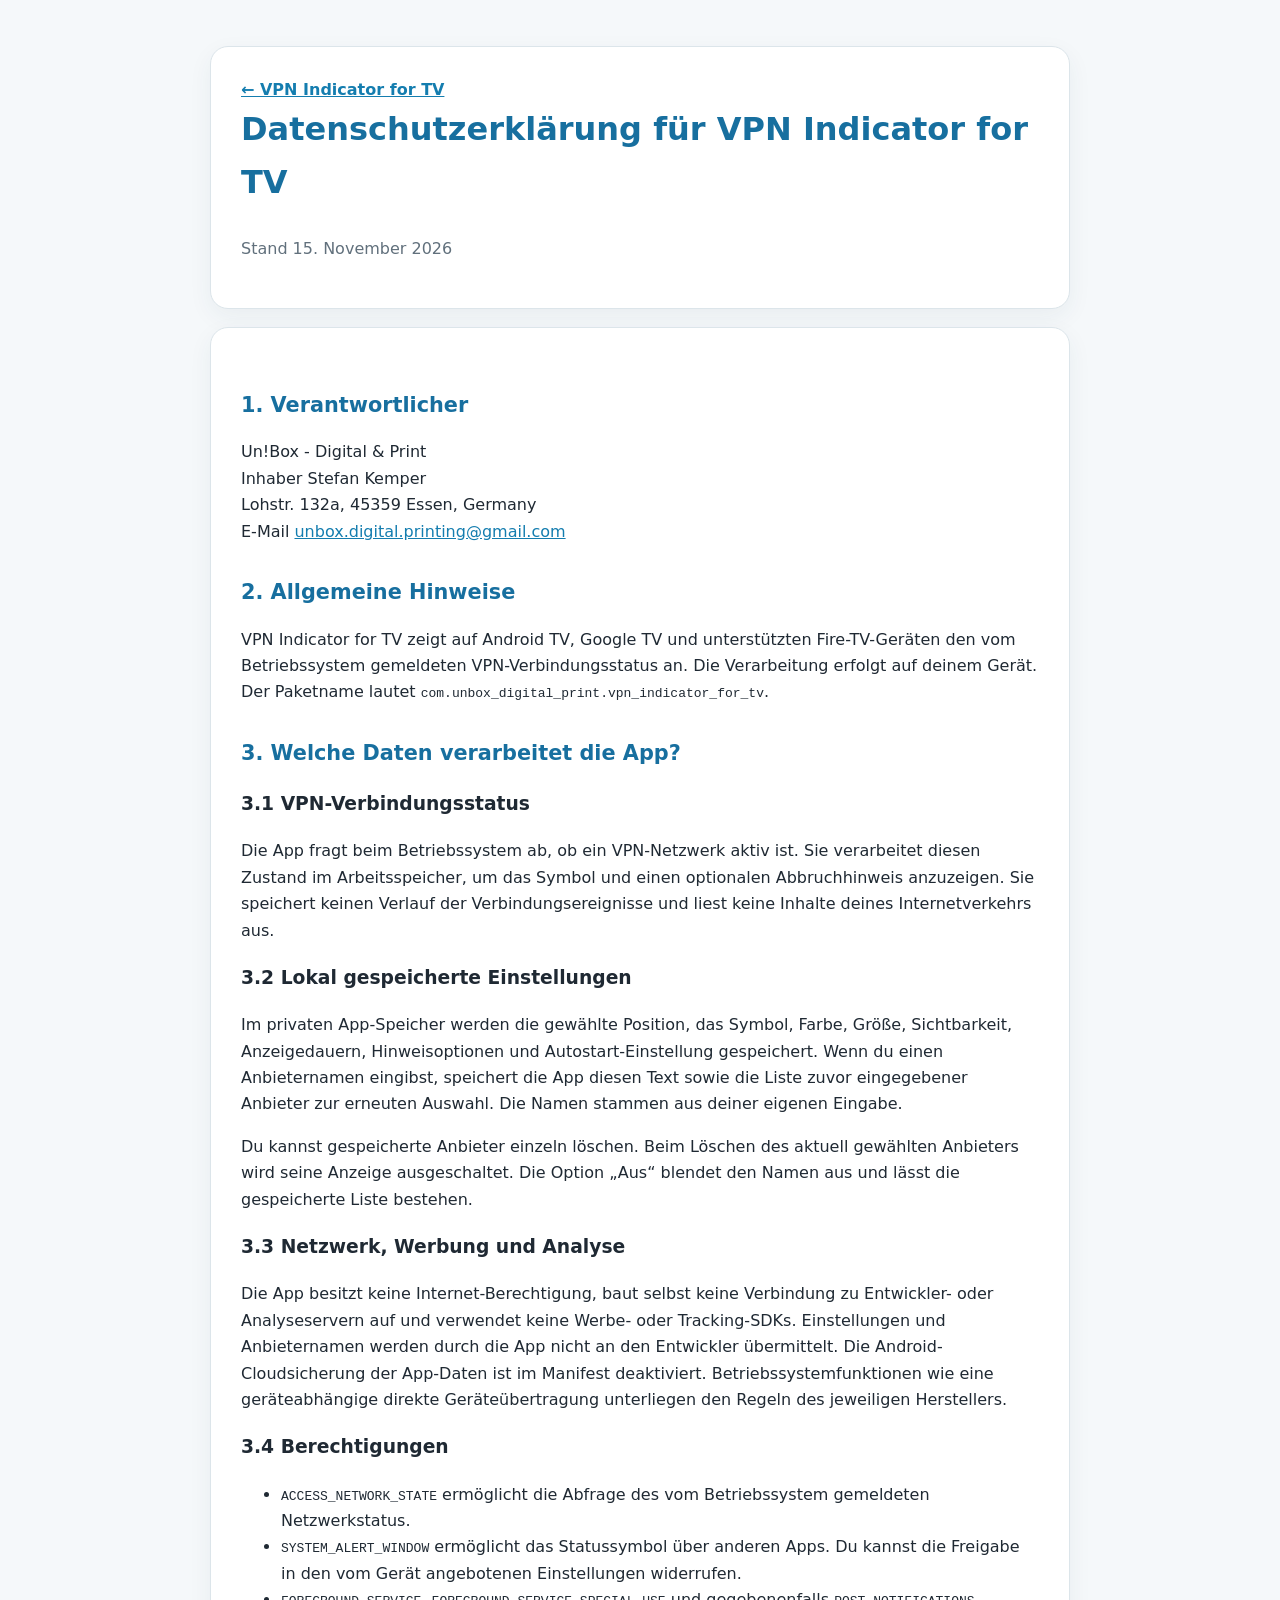
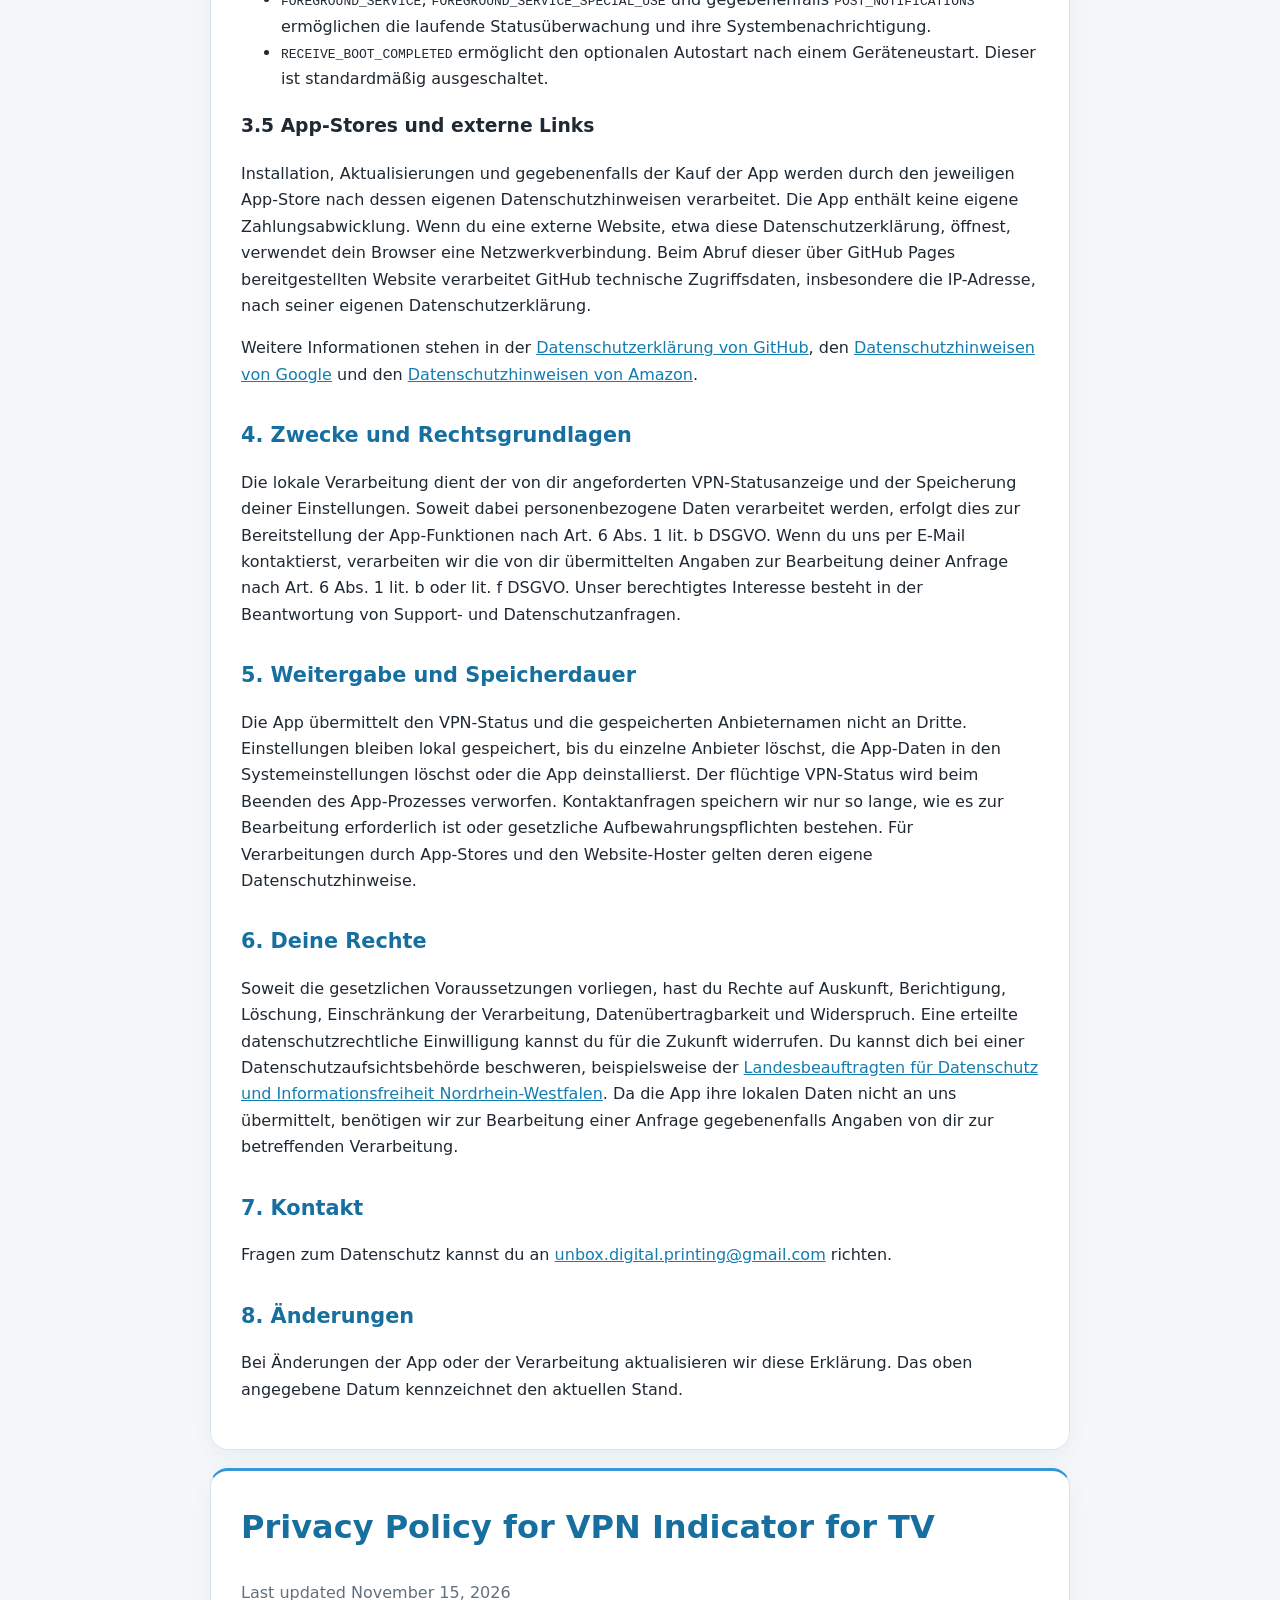
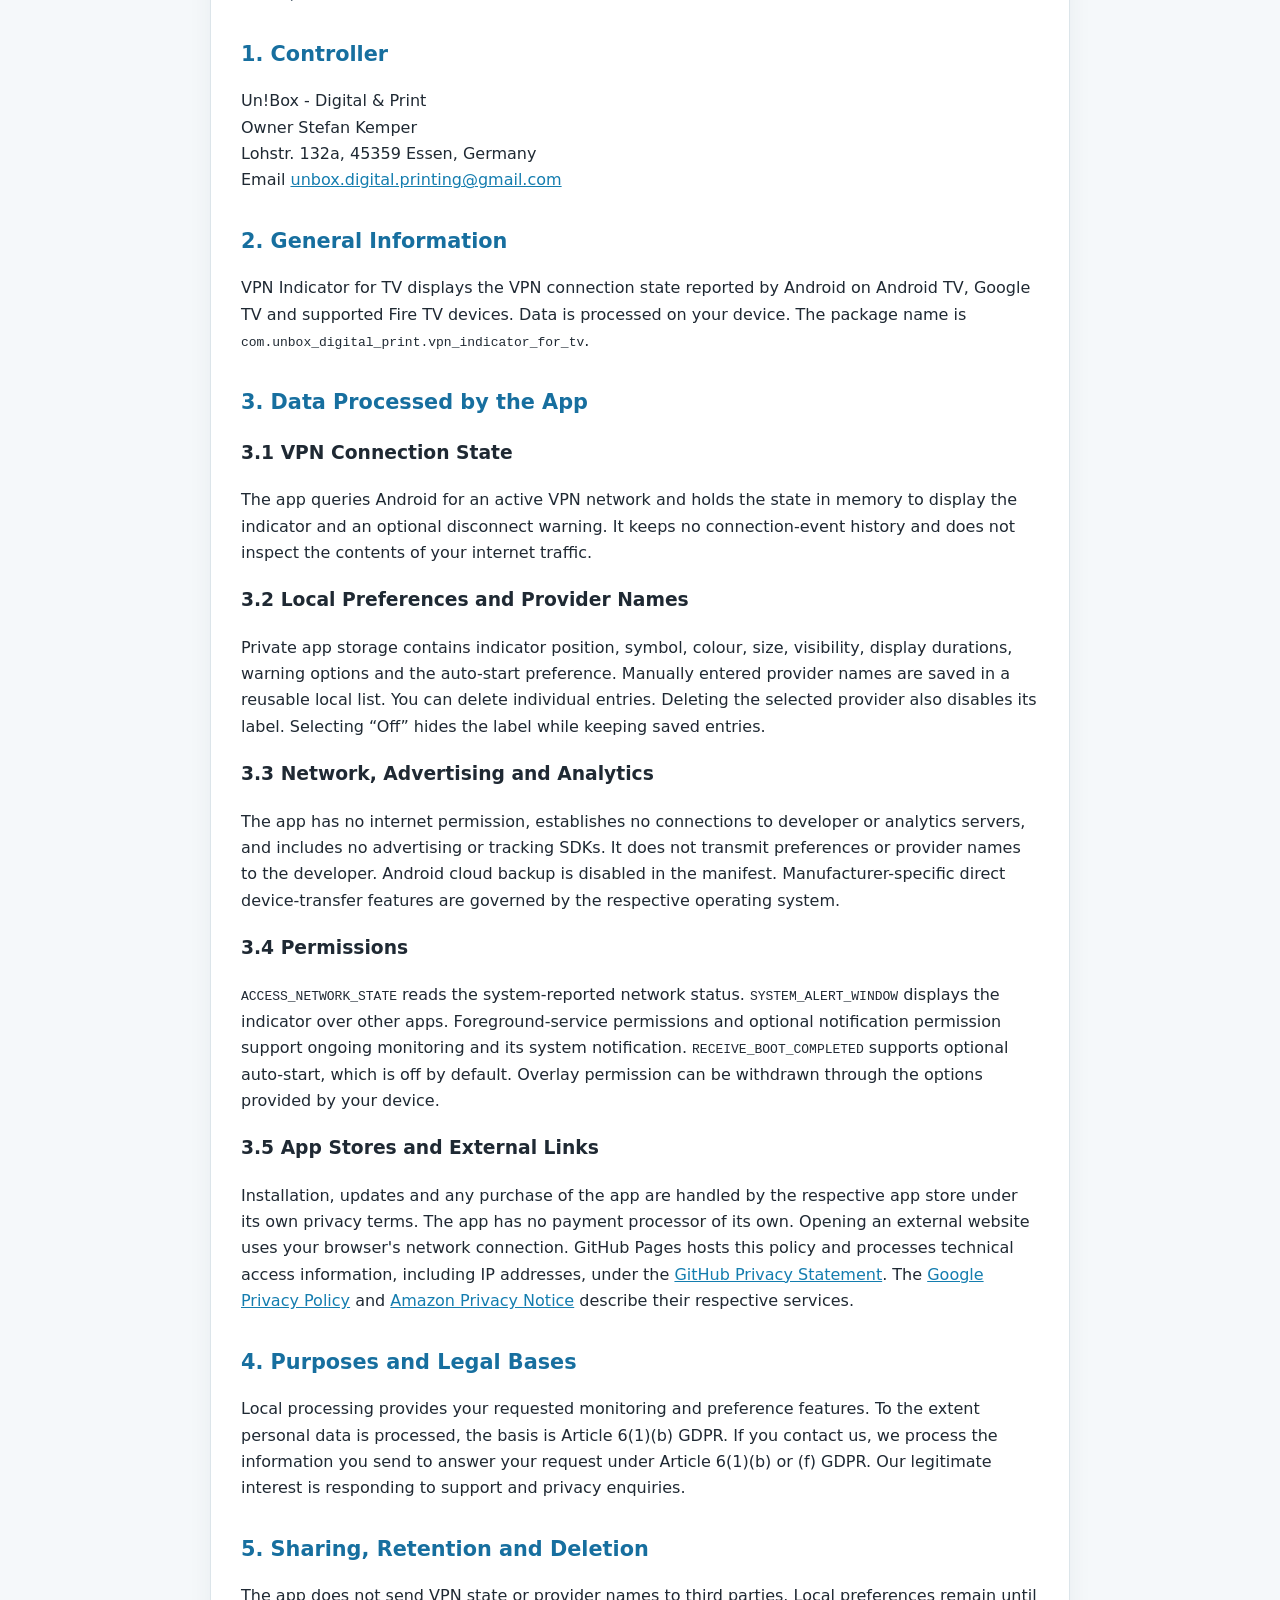
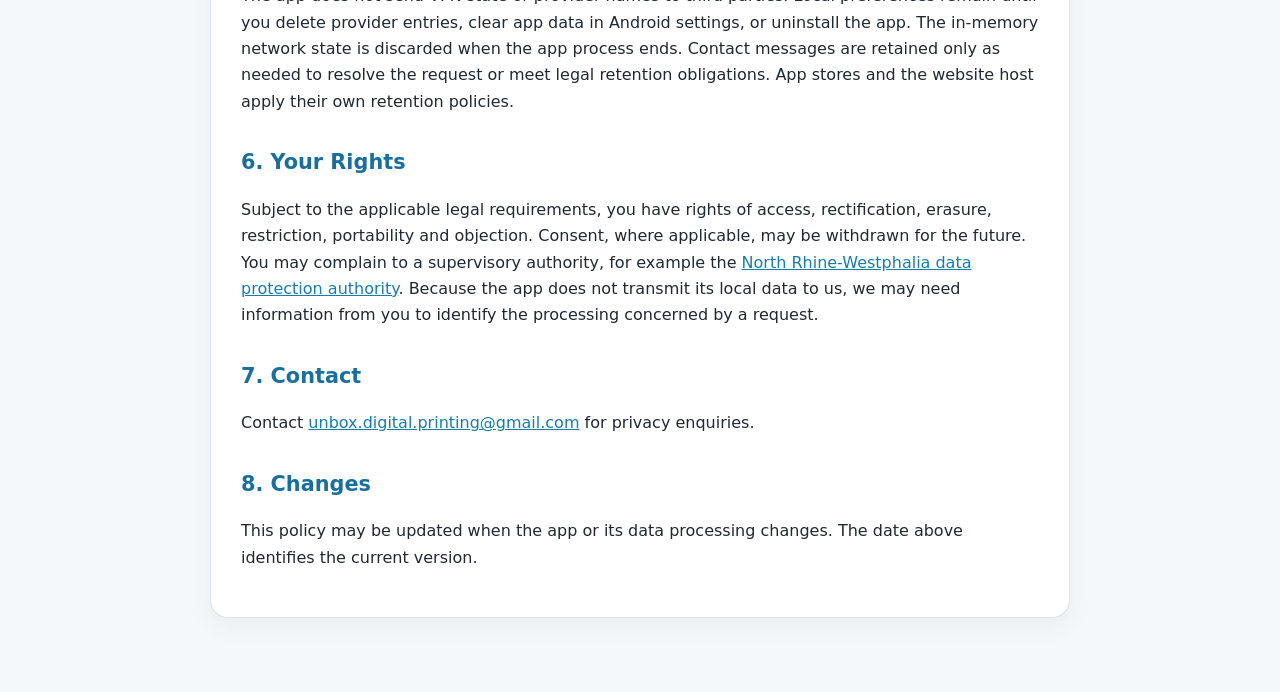
==== privacy.html @ d825eeac "Publish app website and bilingual privacy policy" ====
<!doctype html>
<html lang="de">
<head>
<meta charset="utf-8">
<meta name="viewport" content="width=device-width, initial-scale=1">
<title>Datenschutzerklärung – VPN Indicator for TV</title>
<style>
:root{--blue:#176f9f;--text:#1f2933;--muted:#61707c;--bg:#f5f8fa;--card:#fff;--line:#dce5ea}
*{box-sizing:border-box} body{margin:0;background:var(--bg);color:var(--text);font-family:system-ui,-apple-system,"Segoe UI",Roboto,Arial,sans-serif;line-height:1.65}
main{max-width:900px;margin:0 auto;padding:28px 20px 56px}.card{background:var(--card);border:1px solid var(--line);border-radius:18px;padding:30px;margin:18px 0;box-shadow:0 8px 24px rgba(30,60,80,.06)}
h1,h2{color:var(--blue)}h1{margin-top:0;font-size:2rem}h2{margin-top:30px;font-size:1.3rem}a{color:#147daf}.meta{color:var(--muted)}.lang{border-top:3px solid #3498db}.back{font-weight:650}
</style>
</head>
<body><main>
<section class="card"><a class="back" href="index.html">← VPN Indicator for TV</a>
<h1>Datenschutzerklärung für VPN Indicator for TV</h1><p class="meta">Stand 15. November 2026</p></section>
<section class="card">
<h2>1. Verantwortlicher</h2>
<p>Un!Box - Digital &amp; Print<br>Inhaber Stefan Kemper<br>Lohstr. 132a, 45359 Essen, Germany<br>
E-Mail <a href="mailto:unbox.digital.printing@gmail.com">unbox.digital.printing@gmail.com</a></p>
<h2>2. Allgemeine Hinweise</h2>
<p>VPN Indicator for TV zeigt auf Android TV, Google TV und unterstützten Fire-TV-Geräten den vom Betriebssystem gemeldeten VPN-Verbindungsstatus an. Die Verarbeitung erfolgt auf deinem Gerät. Der Paketname lautet <code>com.unbox_digital_print.vpn_indicator_for_tv</code>.</p>
<h2>3. Welche Daten verarbeitet die App?</h2>
<h3>3.1 VPN-Verbindungsstatus</h3>
<p>Die App fragt beim Betriebssystem ab, ob ein VPN-Netzwerk aktiv ist. Sie verarbeitet diesen Zustand im Arbeitsspeicher, um das Symbol und einen optionalen Abbruchhinweis anzuzeigen. Sie speichert keinen Verlauf der Verbindungsereignisse und liest keine Inhalte deines Internetverkehrs aus.</p>
<h3>3.2 Lokal gespeicherte Einstellungen</h3>
<p>Im privaten App-Speicher werden die gewählte Position, das Symbol, Farbe, Größe, Sichtbarkeit, Anzeigedauern, Hinweisoptionen und Autostart-Einstellung gespeichert. Wenn du einen Anbieternamen eingibst, speichert die App diesen Text sowie die Liste zuvor eingegebener Anbieter zur erneuten Auswahl. Die Namen stammen aus deiner eigenen Eingabe.</p>
<p>Du kannst gespeicherte Anbieter einzeln löschen. Beim Löschen des aktuell gewählten Anbieters wird seine Anzeige ausgeschaltet. Die Option „Aus“ blendet den Namen aus und lässt die gespeicherte Liste bestehen.</p>
<h3>3.3 Netzwerk, Werbung und Analyse</h3>
<p>Die App besitzt keine Internet-Berechtigung, baut selbst keine Verbindung zu Entwickler- oder Analyseservern auf und verwendet keine Werbe- oder Tracking-SDKs. Einstellungen und Anbieternamen werden durch die App nicht an den Entwickler übermittelt. Die Android-Cloudsicherung der App-Daten ist im Manifest deaktiviert. Betriebssystemfunktionen wie eine geräteabhängige direkte Geräteübertragung unterliegen den Regeln des jeweiligen Herstellers.</p>
<h3>3.4 Berechtigungen</h3>
<ul>
<li><code>ACCESS_NETWORK_STATE</code> ermöglicht die Abfrage des vom Betriebssystem gemeldeten Netzwerkstatus.</li>
<li><code>SYSTEM_ALERT_WINDOW</code> ermöglicht das Statussymbol über anderen Apps. Du kannst die Freigabe in den vom Gerät angebotenen Einstellungen widerrufen.</li>
<li><code>FOREGROUND_SERVICE</code>, <code>FOREGROUND_SERVICE_SPECIAL_USE</code> und gegebenenfalls <code>POST_NOTIFICATIONS</code> ermöglichen die laufende Statusüberwachung und ihre Systembenachrichtigung.</li>
<li><code>RECEIVE_BOOT_COMPLETED</code> ermöglicht den optionalen Autostart nach einem Geräteneustart. Dieser ist standardmäßig ausgeschaltet.</li>
</ul>
<h3>3.5 App-Stores und externe Links</h3>
<p>Installation, Aktualisierungen und gegebenenfalls der Kauf der App werden durch den jeweiligen App-Store nach dessen eigenen Datenschutzhinweisen verarbeitet. Die App enthält keine eigene Zahlungsabwicklung. Wenn du eine externe Website, etwa diese Datenschutzerklärung, öffnest, verwendet dein Browser eine Netzwerkverbindung. Beim Abruf dieser über GitHub Pages bereitgestellten Website verarbeitet GitHub technische Zugriffsdaten, insbesondere die IP-Adresse, nach seiner eigenen Datenschutzerklärung.</p>
<p>Weitere Informationen stehen in der <a href="https://docs.github.com/en/site-policy/privacy-policies/github-general-privacy-statement">Datenschutzerklärung von GitHub</a>, den <a href="https://policies.google.com/privacy?hl=de">Datenschutzhinweisen von Google</a> und den <a href="https://www.amazon.de/gp/help/customer/display.html?nodeId=GX7NJQ4ZB8MHFRNJ">Datenschutzhinweisen von Amazon</a>.</p>
<h2>4. Zwecke und Rechtsgrundlagen</h2>
<p>Die lokale Verarbeitung dient der von dir angeforderten VPN-Statusanzeige und der Speicherung deiner Einstellungen. Soweit dabei personenbezogene Daten verarbeitet werden, erfolgt dies zur Bereitstellung der App-Funktionen nach Art. 6 Abs. 1 lit. b DSGVO. Wenn du uns per E-Mail kontaktierst, verarbeiten wir die von dir übermittelten Angaben zur Bearbeitung deiner Anfrage nach Art. 6 Abs. 1 lit. b oder lit. f DSGVO. Unser berechtigtes Interesse besteht in der Beantwortung von Support- und Datenschutzanfragen.</p>
<h2>5. Weitergabe und Speicherdauer</h2>
<p>Die App übermittelt den VPN-Status und die gespeicherten Anbieternamen nicht an Dritte. Einstellungen bleiben lokal gespeichert, bis du einzelne Anbieter löschst, die App-Daten in den Systemeinstellungen löschst oder die App deinstallierst. Der flüchtige VPN-Status wird beim Beenden des App-Prozesses verworfen. Kontaktanfragen speichern wir nur so lange, wie es zur Bearbeitung erforderlich ist oder gesetzliche Aufbewahrungspflichten bestehen. Für Verarbeitungen durch App-Stores und den Website-Hoster gelten deren eigene Datenschutzhinweise.</p>
<h2>6. Deine Rechte</h2>
<p>Soweit die gesetzlichen Voraussetzungen vorliegen, hast du Rechte auf Auskunft, Berichtigung, Löschung, Einschränkung der Verarbeitung, Datenübertragbarkeit und Widerspruch. Eine erteilte datenschutzrechtliche Einwilligung kannst du für die Zukunft widerrufen. Du kannst dich bei einer Datenschutzaufsichtsbehörde beschweren, beispielsweise der <a href="https://www.ldi.nrw.de/">Landesbeauftragten für Datenschutz und Informationsfreiheit Nordrhein-Westfalen</a>. Da die App ihre lokalen Daten nicht an uns übermittelt, benötigen wir zur Bearbeitung einer Anfrage gegebenenfalls Angaben von dir zur betreffenden Verarbeitung.</p>
<h2>7. Kontakt</h2><p>Fragen zum Datenschutz kannst du an <a href="mailto:unbox.digital.printing@gmail.com">unbox.digital.printing@gmail.com</a> richten.</p>
<h2>8. Änderungen</h2><p>Bei Änderungen der App oder der Verarbeitung aktualisieren wir diese Erklärung. Das oben angegebene Datum kennzeichnet den aktuellen Stand.</p>
</section>
<section class="card lang" lang="en">
<h1>Privacy Policy for VPN Indicator for TV</h1><p class="meta">Last updated November 15, 2026</p>
<h2>1. Controller</h2><p>Un!Box - Digital &amp; Print<br>Owner Stefan Kemper<br>Lohstr. 132a, 45359 Essen, Germany<br>Email <a href="mailto:unbox.digital.printing@gmail.com">unbox.digital.printing@gmail.com</a></p>
<h2>2. General Information</h2><p>VPN Indicator for TV displays the VPN connection state reported by Android on Android TV, Google TV and supported Fire TV devices. Data is processed on your device. The package name is <code>com.unbox_digital_print.vpn_indicator_for_tv</code>.</p>
<h2>3. Data Processed by the App</h2>
<h3>3.1 VPN Connection State</h3><p>The app queries Android for an active VPN network and holds the state in memory to display the indicator and an optional disconnect warning. It keeps no connection-event history and does not inspect the contents of your internet traffic.</p>
<h3>3.2 Local Preferences and Provider Names</h3><p>Private app storage contains indicator position, symbol, colour, size, visibility, display durations, warning options and the auto-start preference. Manually entered provider names are saved in a reusable local list. You can delete individual entries. Deleting the selected provider also disables its label. Selecting “Off” hides the label while keeping saved entries.</p>
<h3>3.3 Network, Advertising and Analytics</h3><p>The app has no internet permission, establishes no connections to developer or analytics servers, and includes no advertising or tracking SDKs. It does not transmit preferences or provider names to the developer. Android cloud backup is disabled in the manifest. Manufacturer-specific direct device-transfer features are governed by the respective operating system.</p>
<h3>3.4 Permissions</h3><p><code>ACCESS_NETWORK_STATE</code> reads the system-reported network status. <code>SYSTEM_ALERT_WINDOW</code> displays the indicator over other apps. Foreground-service permissions and optional notification permission support ongoing monitoring and its system notification. <code>RECEIVE_BOOT_COMPLETED</code> supports optional auto-start, which is off by default. Overlay permission can be withdrawn through the options provided by your device.</p>
<h3>3.5 App Stores and External Links</h3><p>Installation, updates and any purchase of the app are handled by the respective app store under its own privacy terms. The app has no payment processor of its own. Opening an external website uses your browser's network connection. GitHub Pages hosts this policy and processes technical access information, including IP addresses, under the <a href="https://docs.github.com/en/site-policy/privacy-policies/github-general-privacy-statement">GitHub Privacy Statement</a>. The <a href="https://policies.google.com/privacy">Google Privacy Policy</a> and <a href="https://www.amazon.de/gp/help/customer/display.html?nodeId=GX7NJQ4ZB8MHFRNJ">Amazon Privacy Notice</a> describe their respective services.</p>
<h2>4. Purposes and Legal Bases</h2><p>Local processing provides your requested monitoring and preference features. To the extent personal data is processed, the basis is Article 6(1)(b) GDPR. If you contact us, we process the information you send to answer your request under Article 6(1)(b) or (f) GDPR. Our legitimate interest is responding to support and privacy enquiries.</p>
<h2>5. Sharing, Retention and Deletion</h2><p>The app does not send VPN state or provider names to third parties. Local preferences remain until you delete provider entries, clear app data in Android settings, or uninstall the app. The in-memory network state is discarded when the app process ends. Contact messages are retained only as needed to resolve the request or meet legal retention obligations. App stores and the website host apply their own retention policies.</p>
<h2>6. Your Rights</h2><p>Subject to the applicable legal requirements, you have rights of access, rectification, erasure, restriction, portability and objection. Consent, where applicable, may be withdrawn for the future. You may complain to a supervisory authority, for example the <a href="https://www.ldi.nrw.de/">North Rhine-Westphalia data protection authority</a>. Because the app does not transmit its local data to us, we may need information from you to identify the processing concerned by a request.</p>
<h2>7. Contact</h2><p>Contact <a href="mailto:unbox.digital.printing@gmail.com">unbox.digital.printing@gmail.com</a> for privacy enquiries.</p>
<h2>8. Changes</h2><p>This policy may be updated when the app or its data processing changes. The date above identifies the current version.</p>
</section></main></body></html>
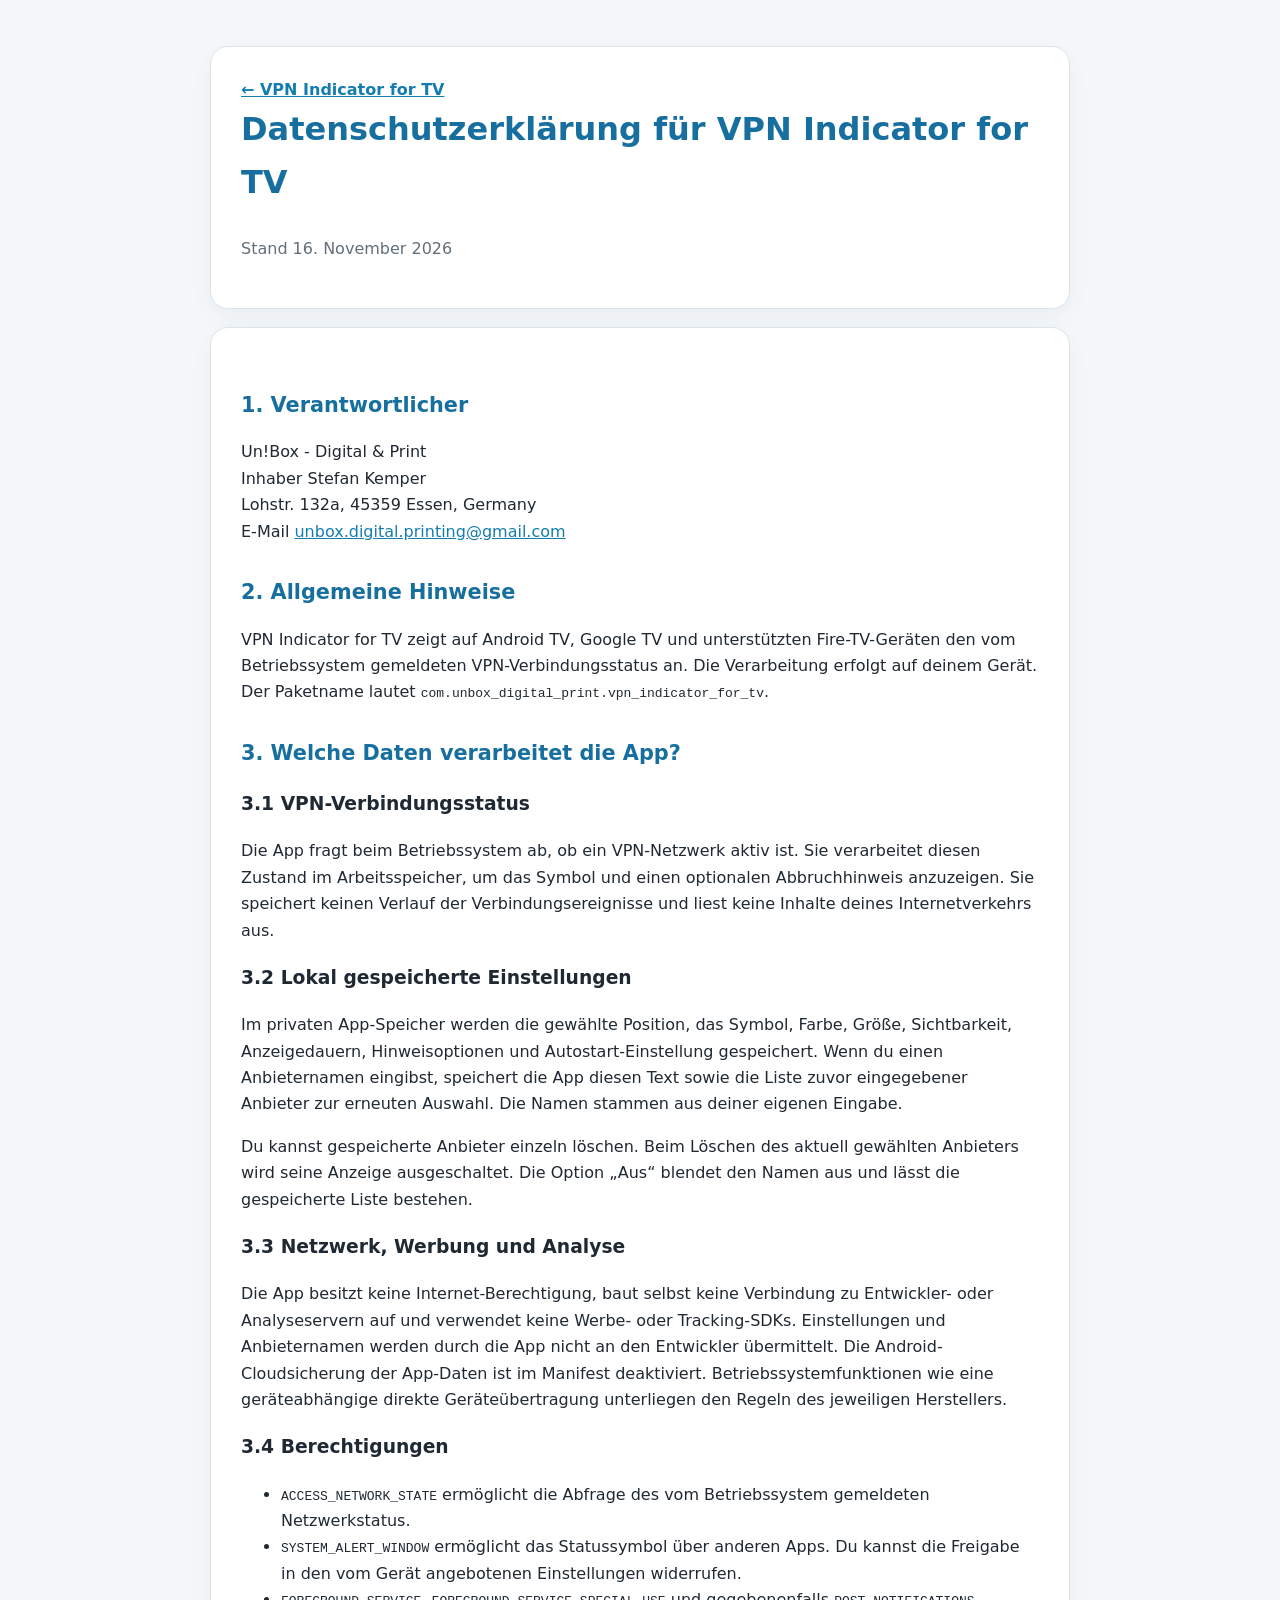
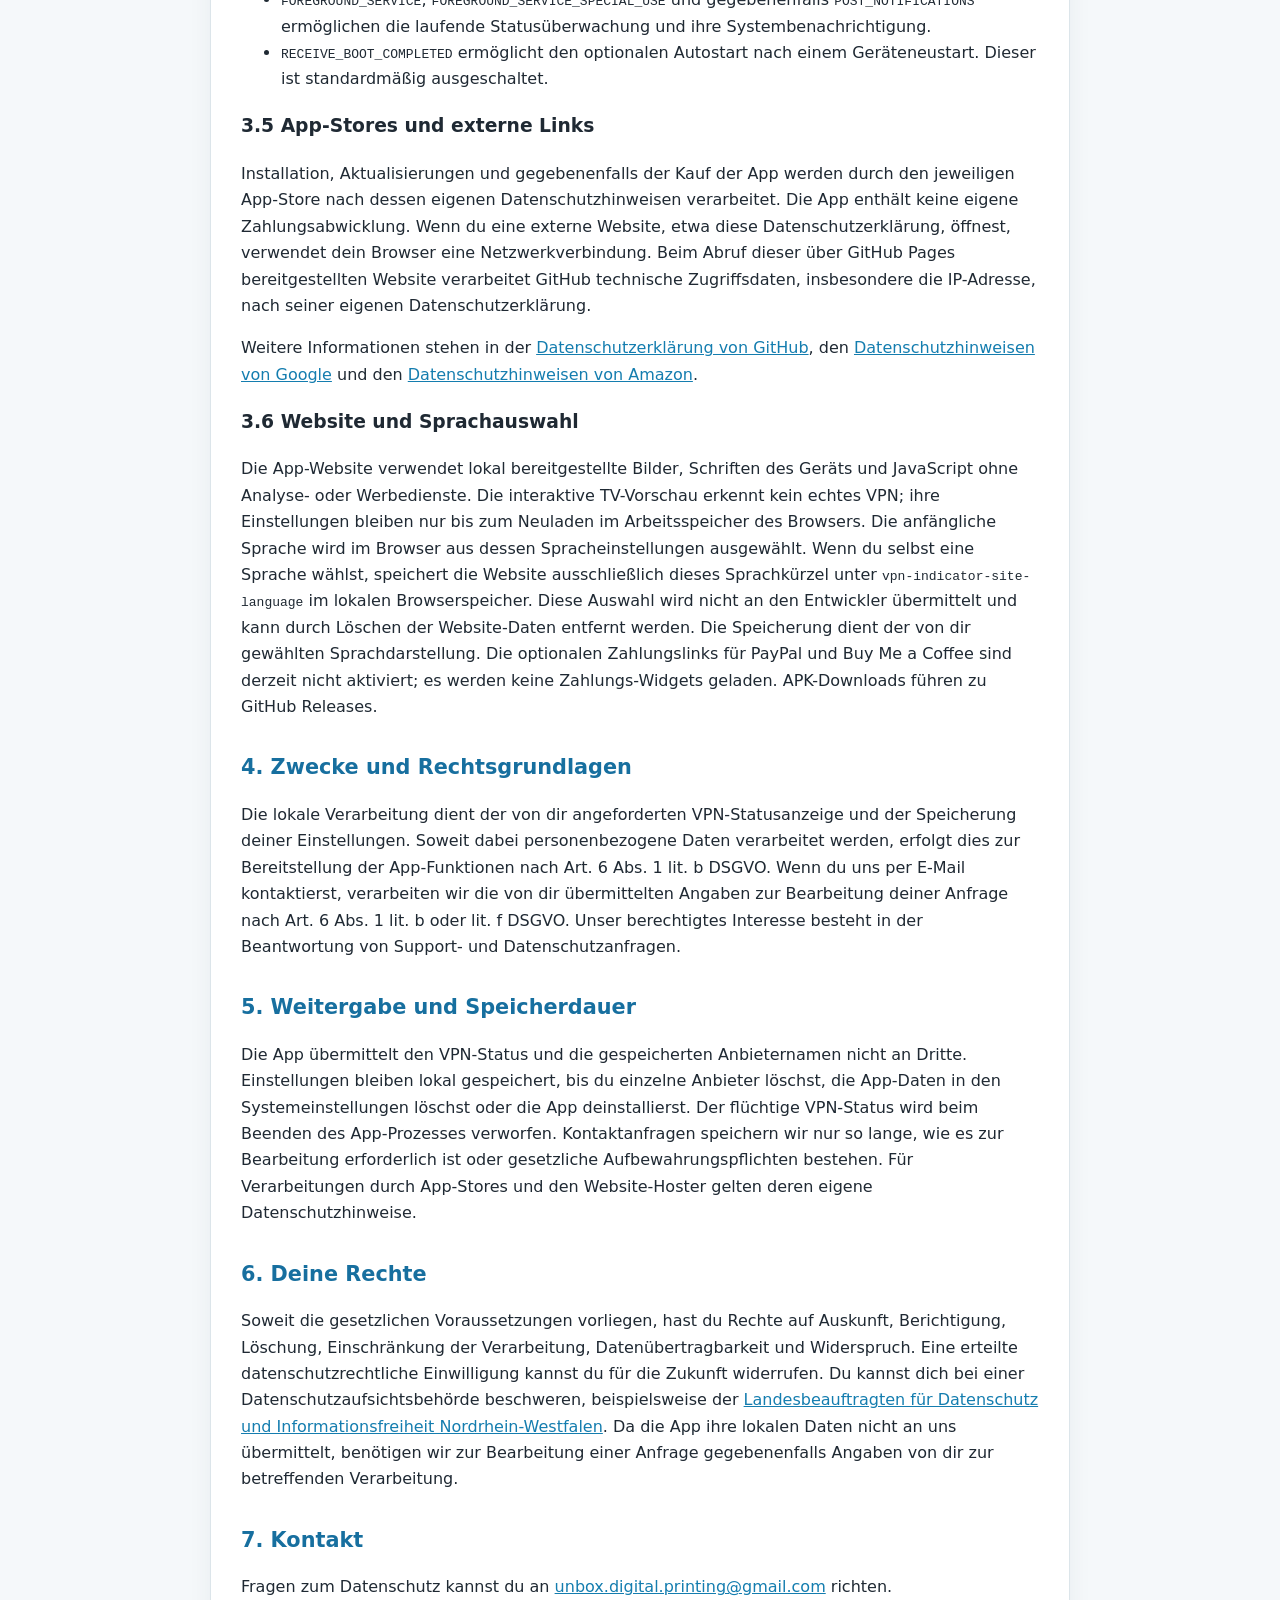
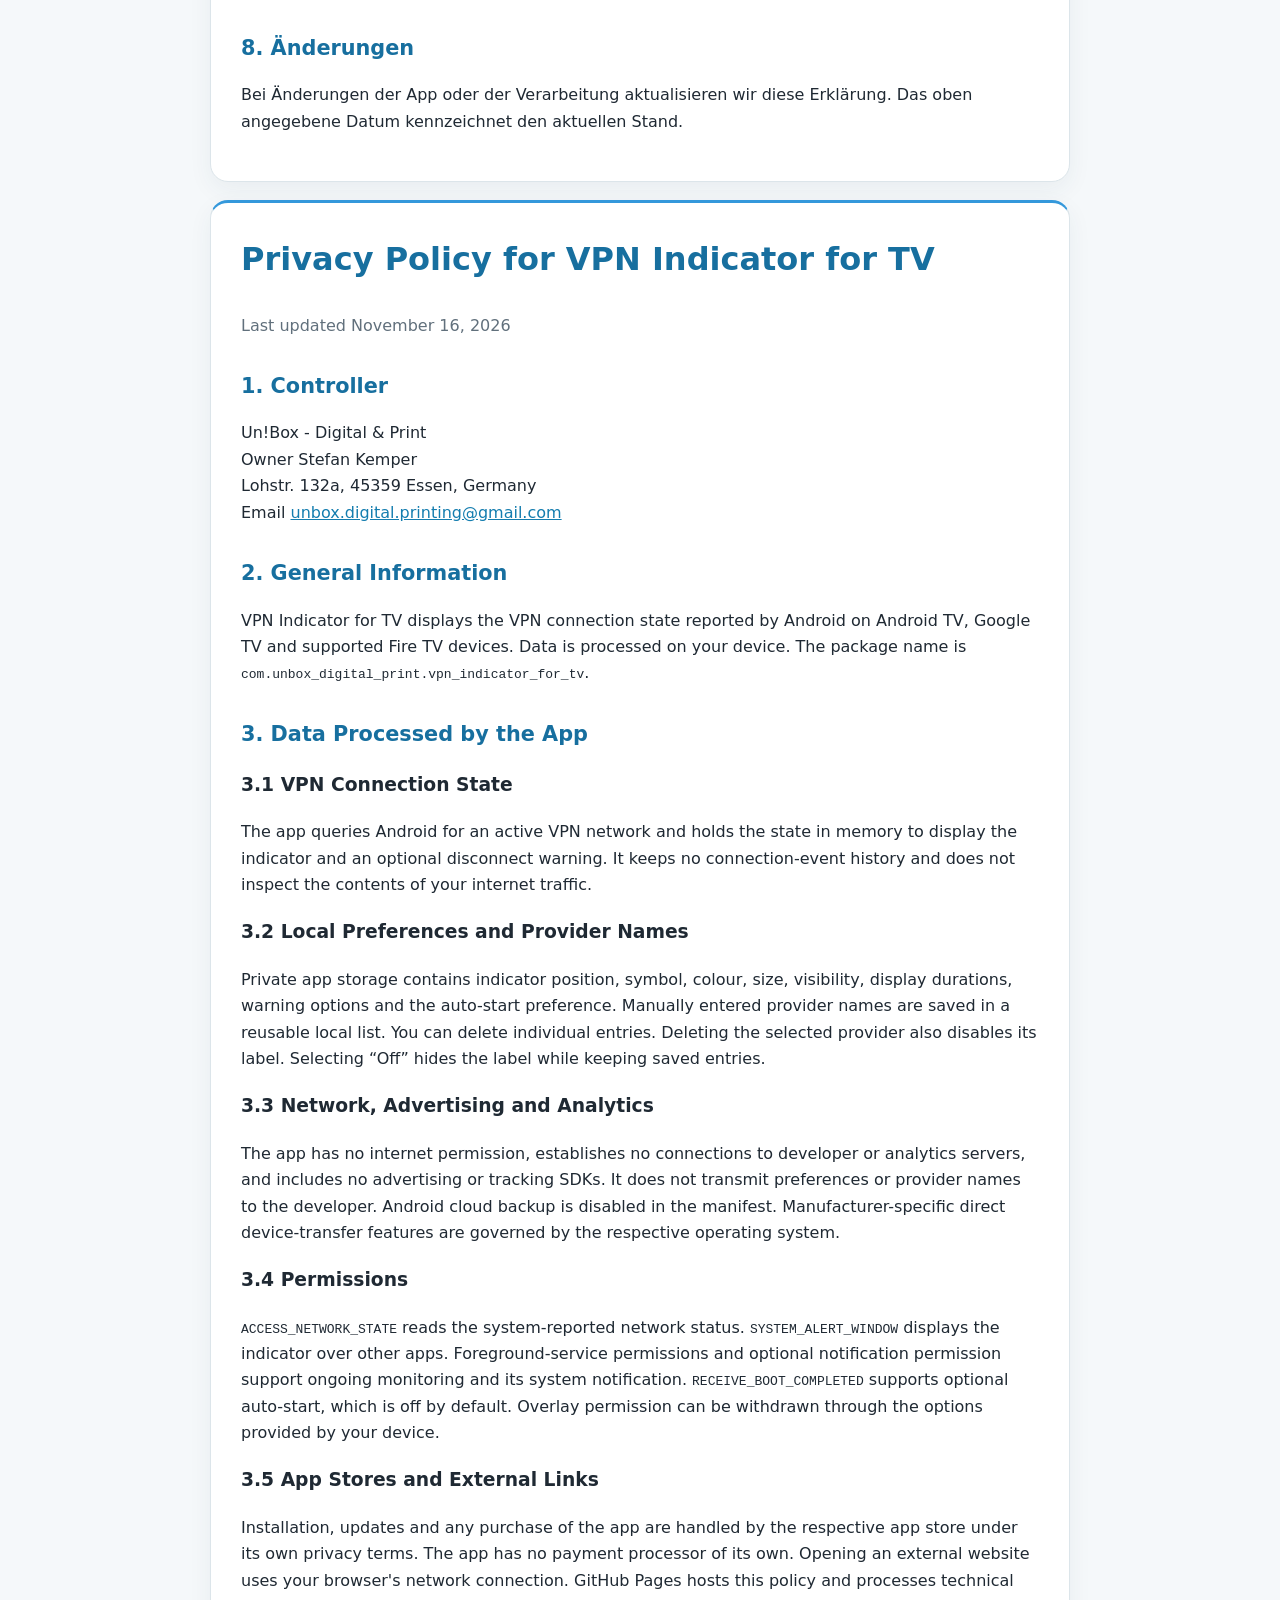
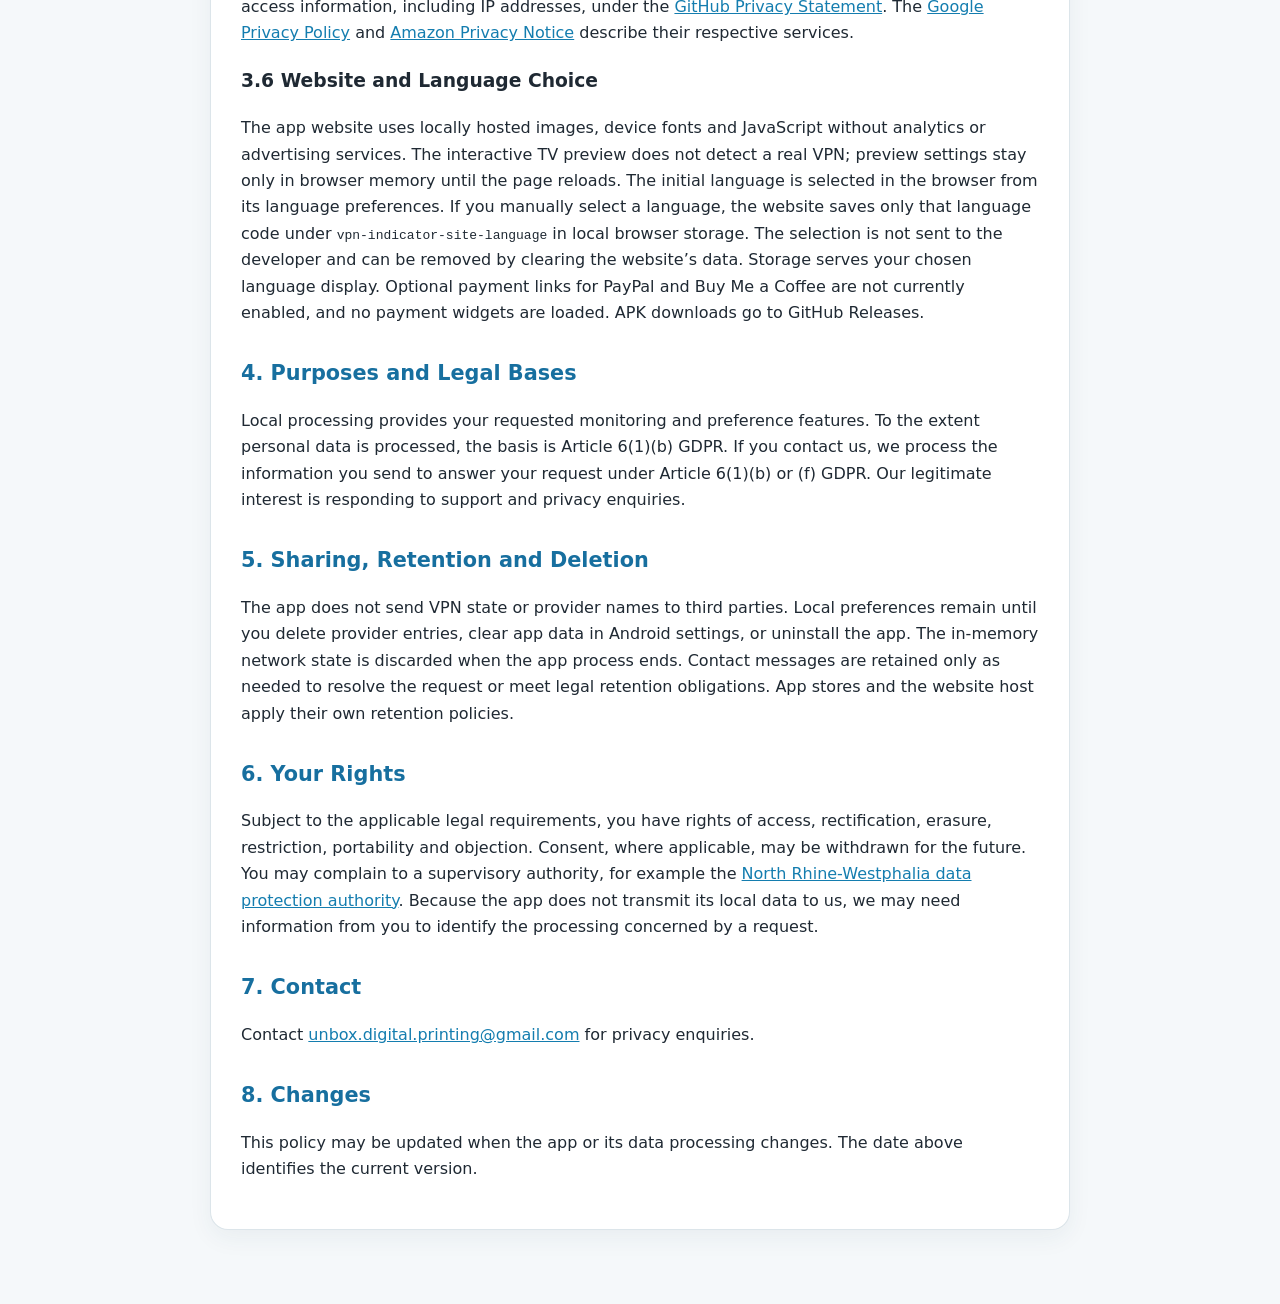
==== commit 00554352: "Create multilingual TV download landing page with interactive preview and future support options" ====
--- a/privacy.html
+++ b/privacy.html
@@ -13,7 +13,7 @@
 </head>
 <body><main>
 <section class="card"><a class="back" href="index.html">← VPN Indicator for TV</a>
-<h1>Datenschutzerklärung für VPN Indicator for TV</h1><p class="meta">Stand 15. November 2026</p></section>
+<h1>Datenschutzerklärung für VPN Indicator for TV</h1><p class="meta">Stand 16. November 2026</p></section>
 <section class="card">
 <h2>1. Verantwortlicher</h2>
 <p>Un!Box - Digital &amp; Print<br>Inhaber Stefan Kemper<br>Lohstr. 132a, 45359 Essen, Germany<br>
@@ -38,6 +38,8 @@
 <h3>3.5 App-Stores und externe Links</h3>
 <p>Installation, Aktualisierungen und gegebenenfalls der Kauf der App werden durch den jeweiligen App-Store nach dessen eigenen Datenschutzhinweisen verarbeitet. Die App enthält keine eigene Zahlungsabwicklung. Wenn du eine externe Website, etwa diese Datenschutzerklärung, öffnest, verwendet dein Browser eine Netzwerkverbindung. Beim Abruf dieser über GitHub Pages bereitgestellten Website verarbeitet GitHub technische Zugriffsdaten, insbesondere die IP-Adresse, nach seiner eigenen Datenschutzerklärung.</p>
 <p>Weitere Informationen stehen in der <a href="https://docs.github.com/en/site-policy/privacy-policies/github-general-privacy-statement">Datenschutzerklärung von GitHub</a>, den <a href="https://policies.google.com/privacy?hl=de">Datenschutzhinweisen von Google</a> und den <a href="https://www.amazon.de/gp/help/customer/display.html?nodeId=GX7NJQ4ZB8MHFRNJ">Datenschutzhinweisen von Amazon</a>.</p>
+<h3>3.6 Website und Sprachauswahl</h3>
+<p>Die App-Website verwendet lokal bereitgestellte Bilder, Schriften des Geräts und JavaScript ohne Analyse- oder Werbedienste. Die interaktive TV-Vorschau erkennt kein echtes VPN; ihre Einstellungen bleiben nur bis zum Neuladen im Arbeitsspeicher des Browsers. Die anfängliche Sprache wird im Browser aus dessen Spracheinstellungen ausgewählt. Wenn du selbst eine Sprache wählst, speichert die Website ausschließlich dieses Sprachkürzel unter <code>vpn-indicator-site-language</code> im lokalen Browserspeicher. Diese Auswahl wird nicht an den Entwickler übermittelt und kann durch Löschen der Website-Daten entfernt werden. Die Speicherung dient der von dir gewählten Sprachdarstellung. Die optionalen Zahlungslinks für PayPal und Buy Me a Coffee sind derzeit nicht aktiviert; es werden keine Zahlungs-Widgets geladen. APK-Downloads führen zu GitHub Releases.</p>
 <h2>4. Zwecke und Rechtsgrundlagen</h2>
 <p>Die lokale Verarbeitung dient der von dir angeforderten VPN-Statusanzeige und der Speicherung deiner Einstellungen. Soweit dabei personenbezogene Daten verarbeitet werden, erfolgt dies zur Bereitstellung der App-Funktionen nach Art. 6 Abs. 1 lit. b DSGVO. Wenn du uns per E-Mail kontaktierst, verarbeiten wir die von dir übermittelten Angaben zur Bearbeitung deiner Anfrage nach Art. 6 Abs. 1 lit. b oder lit. f DSGVO. Unser berechtigtes Interesse besteht in der Beantwortung von Support- und Datenschutzanfragen.</p>
 <h2>5. Weitergabe und Speicherdauer</h2>
@@ -48,7 +50,7 @@
 <h2>8. Änderungen</h2><p>Bei Änderungen der App oder der Verarbeitung aktualisieren wir diese Erklärung. Das oben angegebene Datum kennzeichnet den aktuellen Stand.</p>
 </section>
 <section class="card lang" lang="en">
-<h1>Privacy Policy for VPN Indicator for TV</h1><p class="meta">Last updated November 15, 2026</p>
+<h1>Privacy Policy for VPN Indicator for TV</h1><p class="meta">Last updated November 16, 2026</p>
 <h2>1. Controller</h2><p>Un!Box - Digital &amp; Print<br>Owner Stefan Kemper<br>Lohstr. 132a, 45359 Essen, Germany<br>Email <a href="mailto:unbox.digital.printing@gmail.com">unbox.digital.printing@gmail.com</a></p>
 <h2>2. General Information</h2><p>VPN Indicator for TV displays the VPN connection state reported by Android on Android TV, Google TV and supported Fire TV devices. Data is processed on your device. The package name is <code>com.unbox_digital_print.vpn_indicator_for_tv</code>.</p>
 <h2>3. Data Processed by the App</h2>
@@ -57,9 +59,11 @@
 <h3>3.3 Network, Advertising and Analytics</h3><p>The app has no internet permission, establishes no connections to developer or analytics servers, and includes no advertising or tracking SDKs. It does not transmit preferences or provider names to the developer. Android cloud backup is disabled in the manifest. Manufacturer-specific direct device-transfer features are governed by the respective operating system.</p>
 <h3>3.4 Permissions</h3><p><code>ACCESS_NETWORK_STATE</code> reads the system-reported network status. <code>SYSTEM_ALERT_WINDOW</code> displays the indicator over other apps. Foreground-service permissions and optional notification permission support ongoing monitoring and its system notification. <code>RECEIVE_BOOT_COMPLETED</code> supports optional auto-start, which is off by default. Overlay permission can be withdrawn through the options provided by your device.</p>
 <h3>3.5 App Stores and External Links</h3><p>Installation, updates and any purchase of the app are handled by the respective app store under its own privacy terms. The app has no payment processor of its own. Opening an external website uses your browser's network connection. GitHub Pages hosts this policy and processes technical access information, including IP addresses, under the <a href="https://docs.github.com/en/site-policy/privacy-policies/github-general-privacy-statement">GitHub Privacy Statement</a>. The <a href="https://policies.google.com/privacy">Google Privacy Policy</a> and <a href="https://www.amazon.de/gp/help/customer/display.html?nodeId=GX7NJQ4ZB8MHFRNJ">Amazon Privacy Notice</a> describe their respective services.</p>
+<h3>3.6 Website and Language Choice</h3><p>The app website uses locally hosted images, device fonts and JavaScript without analytics or advertising services. The interactive TV preview does not detect a real VPN; preview settings stay only in browser memory until the page reloads. The initial language is selected in the browser from its language preferences. If you manually select a language, the website saves only that language code under <code>vpn-indicator-site-language</code> in local browser storage. The selection is not sent to the developer and can be removed by clearing the website’s data. Storage serves your chosen language display. Optional payment links for PayPal and Buy Me a Coffee are not currently enabled, and no payment widgets are loaded. APK downloads go to GitHub Releases.</p>
 <h2>4. Purposes and Legal Bases</h2><p>Local processing provides your requested monitoring and preference features. To the extent personal data is processed, the basis is Article 6(1)(b) GDPR. If you contact us, we process the information you send to answer your request under Article 6(1)(b) or (f) GDPR. Our legitimate interest is responding to support and privacy enquiries.</p>
 <h2>5. Sharing, Retention and Deletion</h2><p>The app does not send VPN state or provider names to third parties. Local preferences remain until you delete provider entries, clear app data in Android settings, or uninstall the app. The in-memory network state is discarded when the app process ends. Contact messages are retained only as needed to resolve the request or meet legal retention obligations. App stores and the website host apply their own retention policies.</p>
 <h2>6. Your Rights</h2><p>Subject to the applicable legal requirements, you have rights of access, rectification, erasure, restriction, portability and objection. Consent, where applicable, may be withdrawn for the future. You may complain to a supervisory authority, for example the <a href="https://www.ldi.nrw.de/">North Rhine-Westphalia data protection authority</a>. Because the app does not transmit its local data to us, we may need information from you to identify the processing concerned by a request.</p>
 <h2>7. Contact</h2><p>Contact <a href="mailto:unbox.digital.printing@gmail.com">unbox.digital.printing@gmail.com</a> for privacy enquiries.</p>
 <h2>8. Changes</h2><p>This policy may be updated when the app or its data processing changes. The date above identifies the current version.</p>
 </section></main></body></html>
+
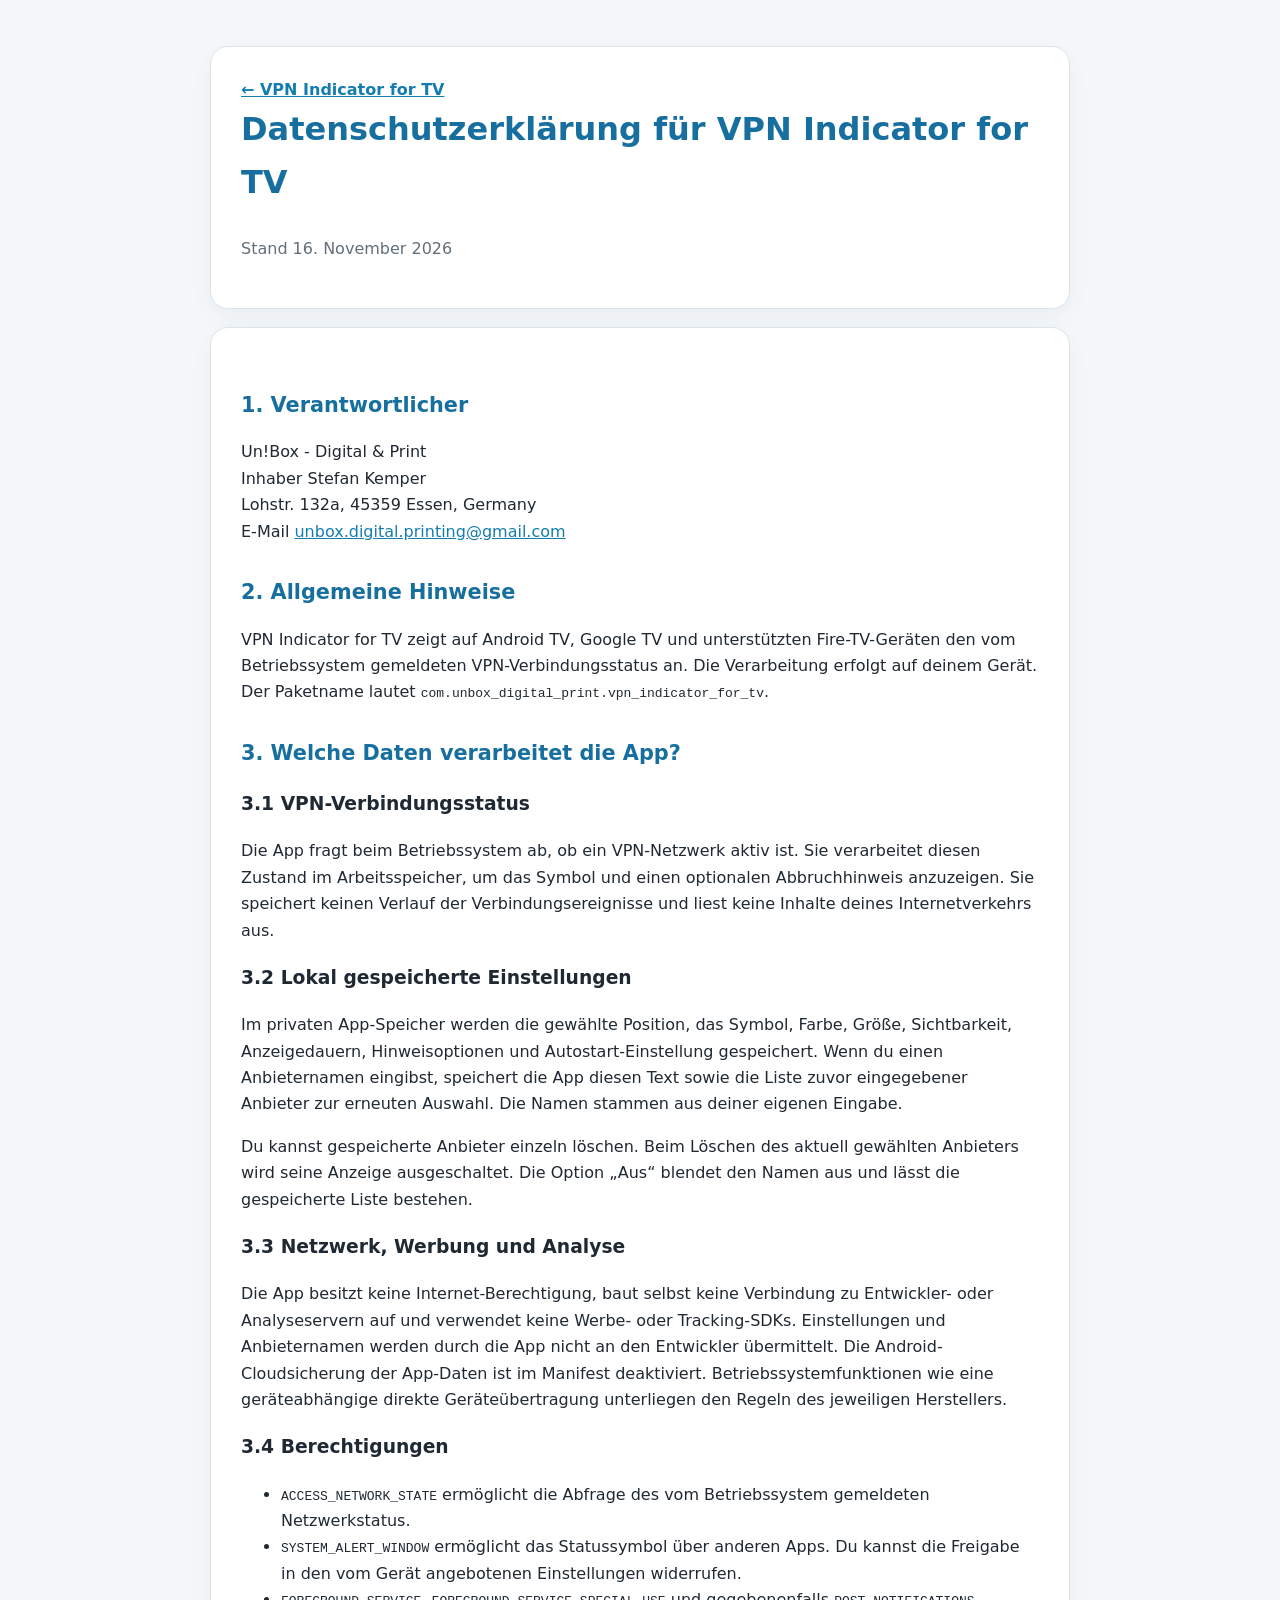
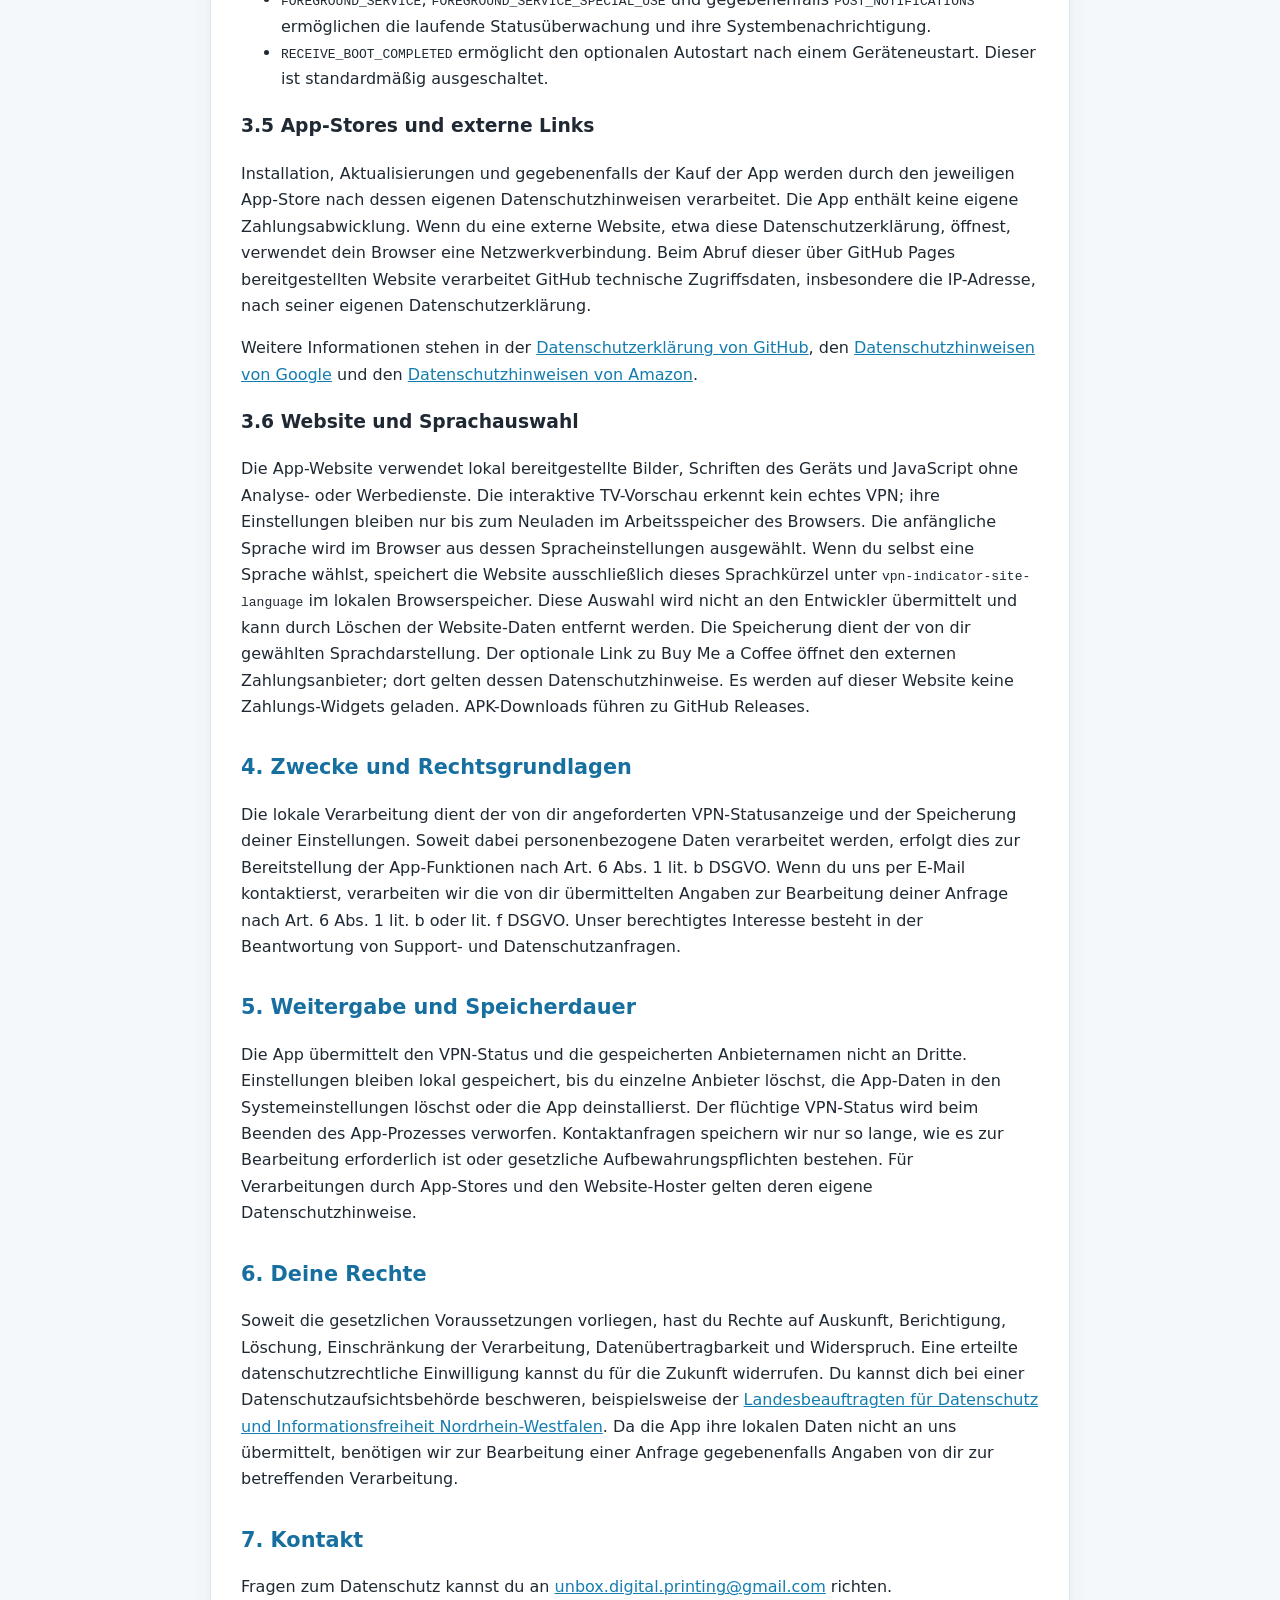
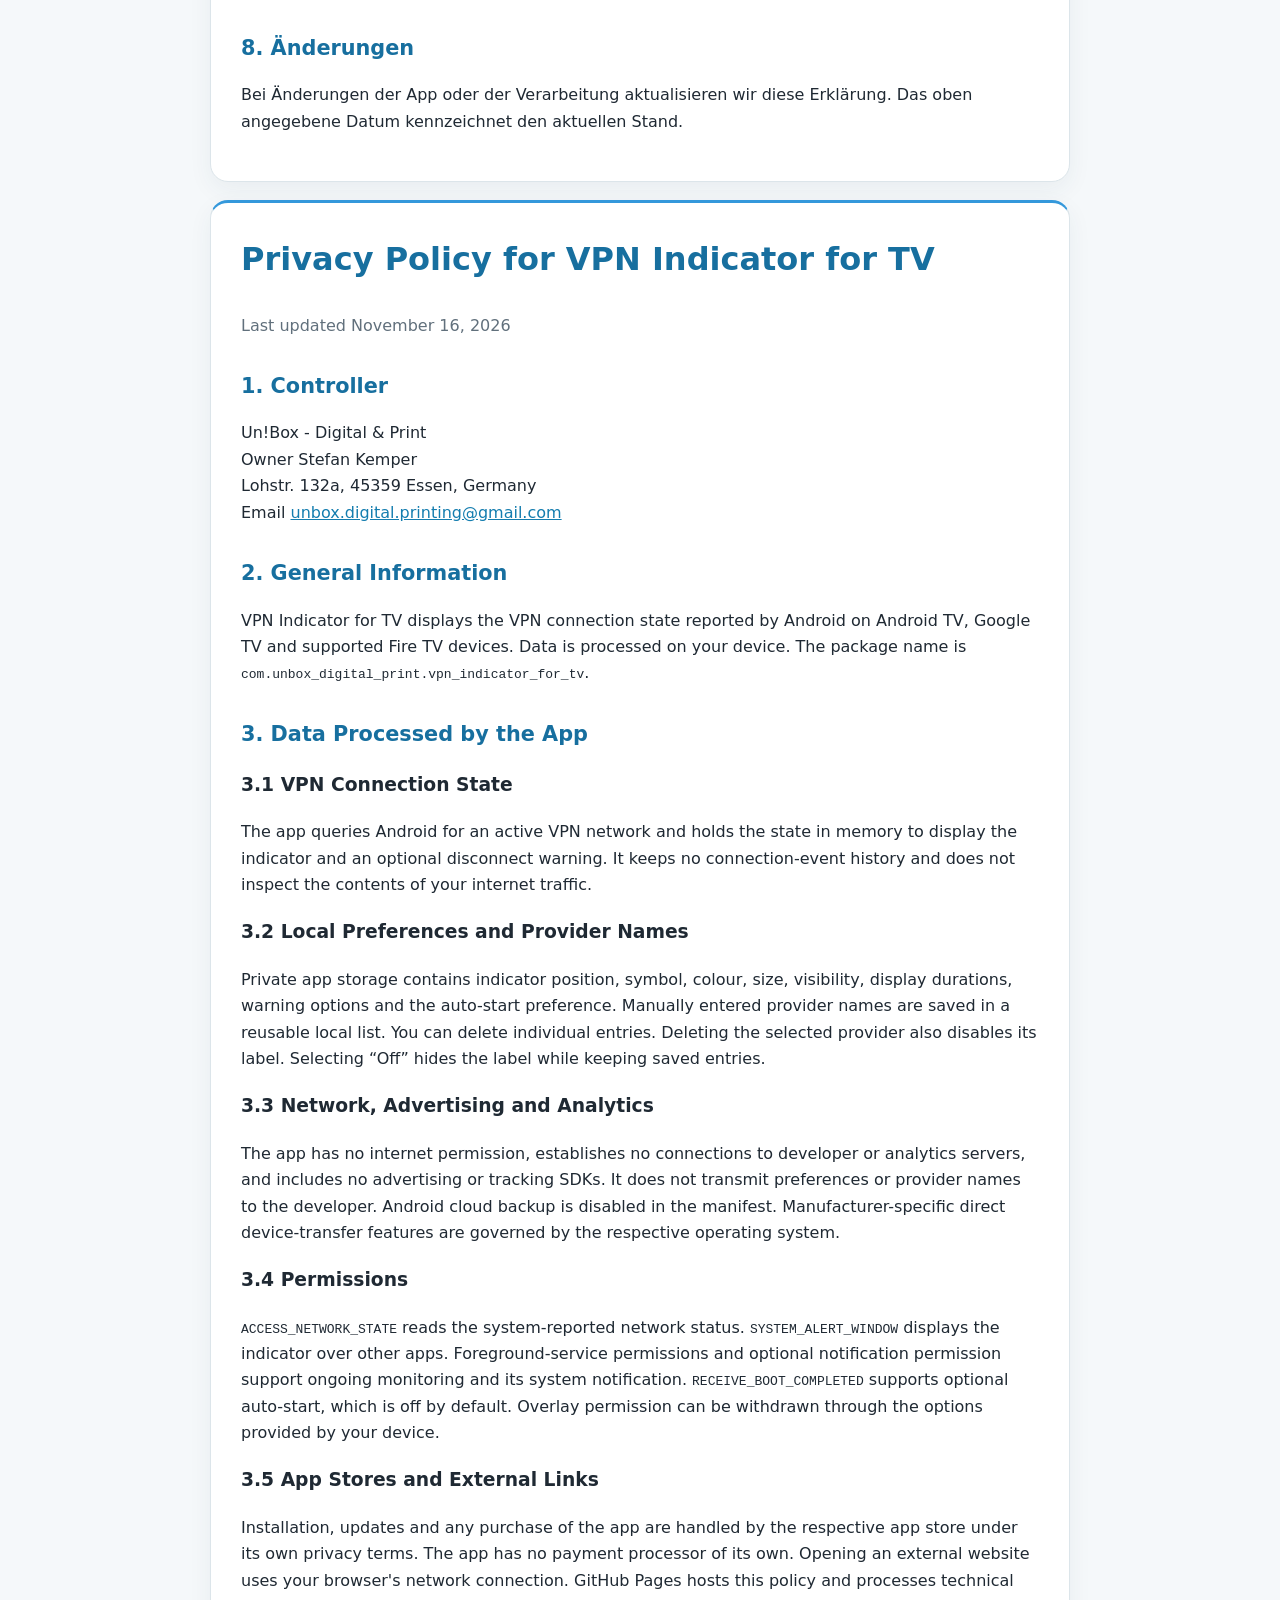
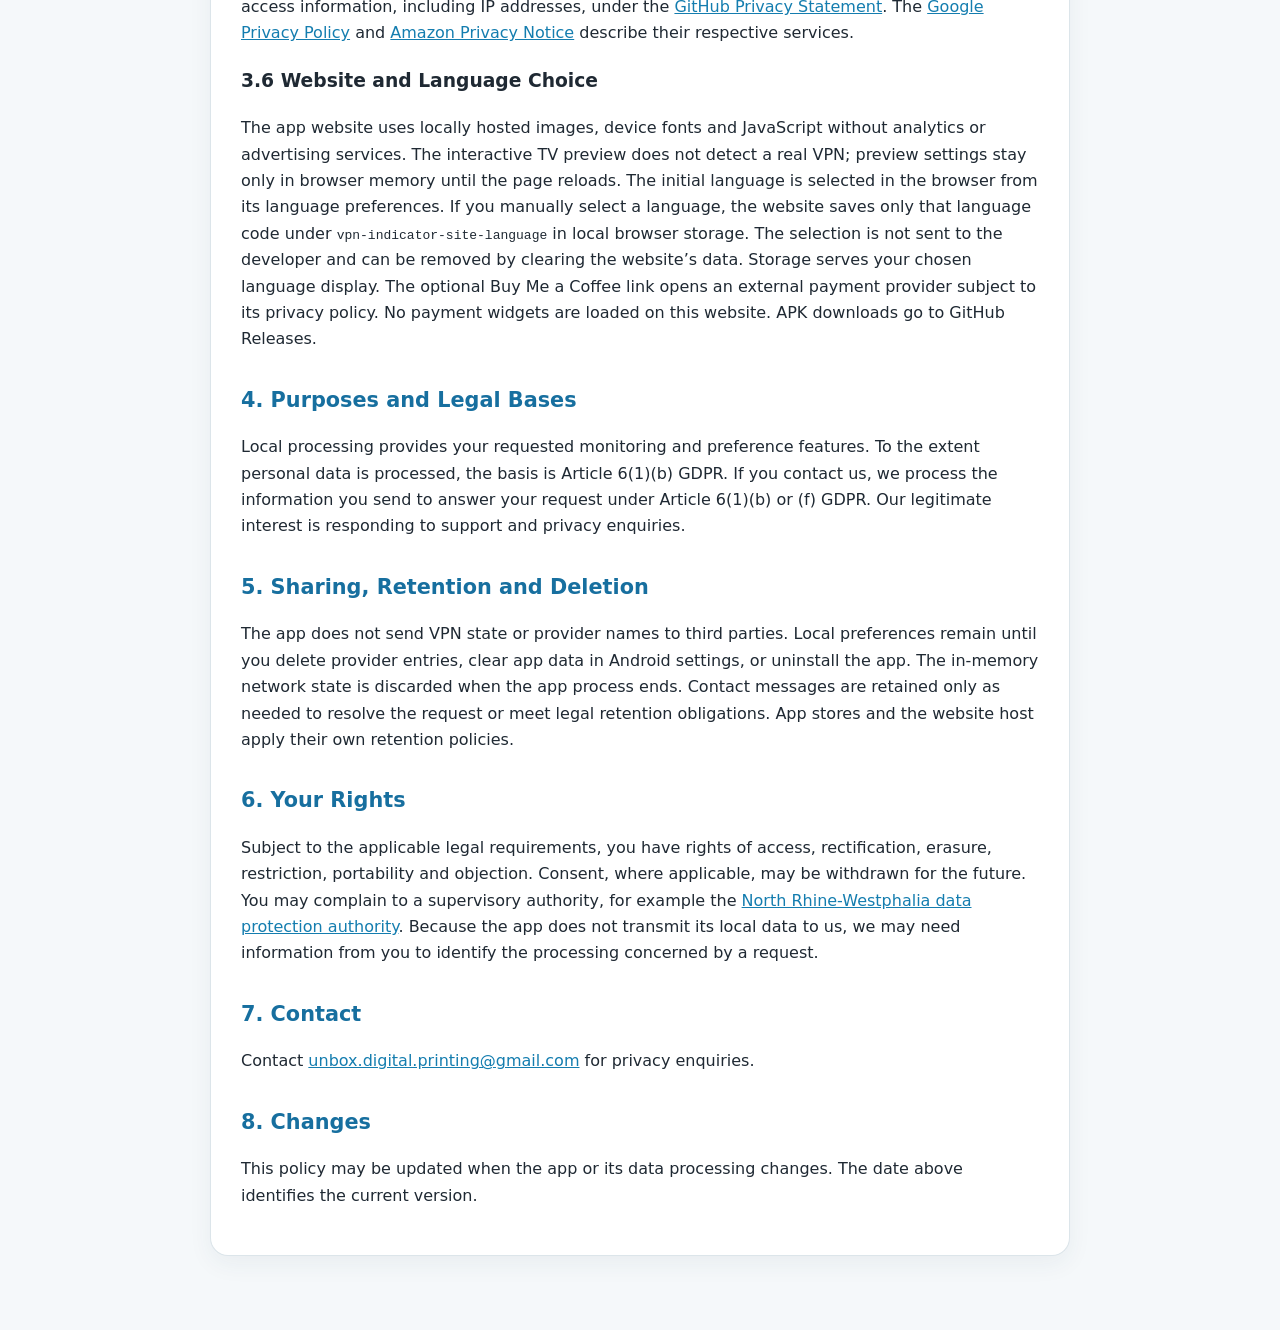
==== commit 1aa926b1: "Enable voluntary Buy Me a Coffee support on website" ====
--- a/privacy.html
+++ b/privacy.html
@@ -39,7 +39,7 @@
 <p>Installation, Aktualisierungen und gegebenenfalls der Kauf der App werden durch den jeweiligen App-Store nach dessen eigenen Datenschutzhinweisen verarbeitet. Die App enthält keine eigene Zahlungsabwicklung. Wenn du eine externe Website, etwa diese Datenschutzerklärung, öffnest, verwendet dein Browser eine Netzwerkverbindung. Beim Abruf dieser über GitHub Pages bereitgestellten Website verarbeitet GitHub technische Zugriffsdaten, insbesondere die IP-Adresse, nach seiner eigenen Datenschutzerklärung.</p>
 <p>Weitere Informationen stehen in der <a href="https://docs.github.com/en/site-policy/privacy-policies/github-general-privacy-statement">Datenschutzerklärung von GitHub</a>, den <a href="https://policies.google.com/privacy?hl=de">Datenschutzhinweisen von Google</a> und den <a href="https://www.amazon.de/gp/help/customer/display.html?nodeId=GX7NJQ4ZB8MHFRNJ">Datenschutzhinweisen von Amazon</a>.</p>
 <h3>3.6 Website und Sprachauswahl</h3>
-<p>Die App-Website verwendet lokal bereitgestellte Bilder, Schriften des Geräts und JavaScript ohne Analyse- oder Werbedienste. Die interaktive TV-Vorschau erkennt kein echtes VPN; ihre Einstellungen bleiben nur bis zum Neuladen im Arbeitsspeicher des Browsers. Die anfängliche Sprache wird im Browser aus dessen Spracheinstellungen ausgewählt. Wenn du selbst eine Sprache wählst, speichert die Website ausschließlich dieses Sprachkürzel unter <code>vpn-indicator-site-language</code> im lokalen Browserspeicher. Diese Auswahl wird nicht an den Entwickler übermittelt und kann durch Löschen der Website-Daten entfernt werden. Die Speicherung dient der von dir gewählten Sprachdarstellung. Die optionalen Zahlungslinks für PayPal und Buy Me a Coffee sind derzeit nicht aktiviert; es werden keine Zahlungs-Widgets geladen. APK-Downloads führen zu GitHub Releases.</p>
+<p>Die App-Website verwendet lokal bereitgestellte Bilder, Schriften des Geräts und JavaScript ohne Analyse- oder Werbedienste. Die interaktive TV-Vorschau erkennt kein echtes VPN; ihre Einstellungen bleiben nur bis zum Neuladen im Arbeitsspeicher des Browsers. Die anfängliche Sprache wird im Browser aus dessen Spracheinstellungen ausgewählt. Wenn du selbst eine Sprache wählst, speichert die Website ausschließlich dieses Sprachkürzel unter <code>vpn-indicator-site-language</code> im lokalen Browserspeicher. Diese Auswahl wird nicht an den Entwickler übermittelt und kann durch Löschen der Website-Daten entfernt werden. Die Speicherung dient der von dir gewählten Sprachdarstellung. Der optionale Link zu Buy Me a Coffee öffnet den externen Zahlungsanbieter; dort gelten dessen Datenschutzhinweise. Es werden auf dieser Website keine Zahlungs-Widgets geladen. APK-Downloads führen zu GitHub Releases.</p>
 <h2>4. Zwecke und Rechtsgrundlagen</h2>
 <p>Die lokale Verarbeitung dient der von dir angeforderten VPN-Statusanzeige und der Speicherung deiner Einstellungen. Soweit dabei personenbezogene Daten verarbeitet werden, erfolgt dies zur Bereitstellung der App-Funktionen nach Art. 6 Abs. 1 lit. b DSGVO. Wenn du uns per E-Mail kontaktierst, verarbeiten wir die von dir übermittelten Angaben zur Bearbeitung deiner Anfrage nach Art. 6 Abs. 1 lit. b oder lit. f DSGVO. Unser berechtigtes Interesse besteht in der Beantwortung von Support- und Datenschutzanfragen.</p>
 <h2>5. Weitergabe und Speicherdauer</h2>
@@ -59,7 +59,7 @@
 <h3>3.3 Network, Advertising and Analytics</h3><p>The app has no internet permission, establishes no connections to developer or analytics servers, and includes no advertising or tracking SDKs. It does not transmit preferences or provider names to the developer. Android cloud backup is disabled in the manifest. Manufacturer-specific direct device-transfer features are governed by the respective operating system.</p>
 <h3>3.4 Permissions</h3><p><code>ACCESS_NETWORK_STATE</code> reads the system-reported network status. <code>SYSTEM_ALERT_WINDOW</code> displays the indicator over other apps. Foreground-service permissions and optional notification permission support ongoing monitoring and its system notification. <code>RECEIVE_BOOT_COMPLETED</code> supports optional auto-start, which is off by default. Overlay permission can be withdrawn through the options provided by your device.</p>
 <h3>3.5 App Stores and External Links</h3><p>Installation, updates and any purchase of the app are handled by the respective app store under its own privacy terms. The app has no payment processor of its own. Opening an external website uses your browser's network connection. GitHub Pages hosts this policy and processes technical access information, including IP addresses, under the <a href="https://docs.github.com/en/site-policy/privacy-policies/github-general-privacy-statement">GitHub Privacy Statement</a>. The <a href="https://policies.google.com/privacy">Google Privacy Policy</a> and <a href="https://www.amazon.de/gp/help/customer/display.html?nodeId=GX7NJQ4ZB8MHFRNJ">Amazon Privacy Notice</a> describe their respective services.</p>
-<h3>3.6 Website and Language Choice</h3><p>The app website uses locally hosted images, device fonts and JavaScript without analytics or advertising services. The interactive TV preview does not detect a real VPN; preview settings stay only in browser memory until the page reloads. The initial language is selected in the browser from its language preferences. If you manually select a language, the website saves only that language code under <code>vpn-indicator-site-language</code> in local browser storage. The selection is not sent to the developer and can be removed by clearing the website’s data. Storage serves your chosen language display. Optional payment links for PayPal and Buy Me a Coffee are not currently enabled, and no payment widgets are loaded. APK downloads go to GitHub Releases.</p>
+<h3>3.6 Website and Language Choice</h3><p>The app website uses locally hosted images, device fonts and JavaScript without analytics or advertising services. The interactive TV preview does not detect a real VPN; preview settings stay only in browser memory until the page reloads. The initial language is selected in the browser from its language preferences. If you manually select a language, the website saves only that language code under <code>vpn-indicator-site-language</code> in local browser storage. The selection is not sent to the developer and can be removed by clearing the website’s data. Storage serves your chosen language display. The optional Buy Me a Coffee link opens an external payment provider subject to its privacy policy. No payment widgets are loaded on this website. APK downloads go to GitHub Releases.</p>
 <h2>4. Purposes and Legal Bases</h2><p>Local processing provides your requested monitoring and preference features. To the extent personal data is processed, the basis is Article 6(1)(b) GDPR. If you contact us, we process the information you send to answer your request under Article 6(1)(b) or (f) GDPR. Our legitimate interest is responding to support and privacy enquiries.</p>
 <h2>5. Sharing, Retention and Deletion</h2><p>The app does not send VPN state or provider names to third parties. Local preferences remain until you delete provider entries, clear app data in Android settings, or uninstall the app. The in-memory network state is discarded when the app process ends. Contact messages are retained only as needed to resolve the request or meet legal retention obligations. App stores and the website host apply their own retention policies.</p>
 <h2>6. Your Rights</h2><p>Subject to the applicable legal requirements, you have rights of access, rectification, erasure, restriction, portability and objection. Consent, where applicable, may be withdrawn for the future. You may complain to a supervisory authority, for example the <a href="https://www.ldi.nrw.de/">North Rhine-Westphalia data protection authority</a>. Because the app does not transmit its local data to us, we may need information from you to identify the processing concerned by a request.</p>
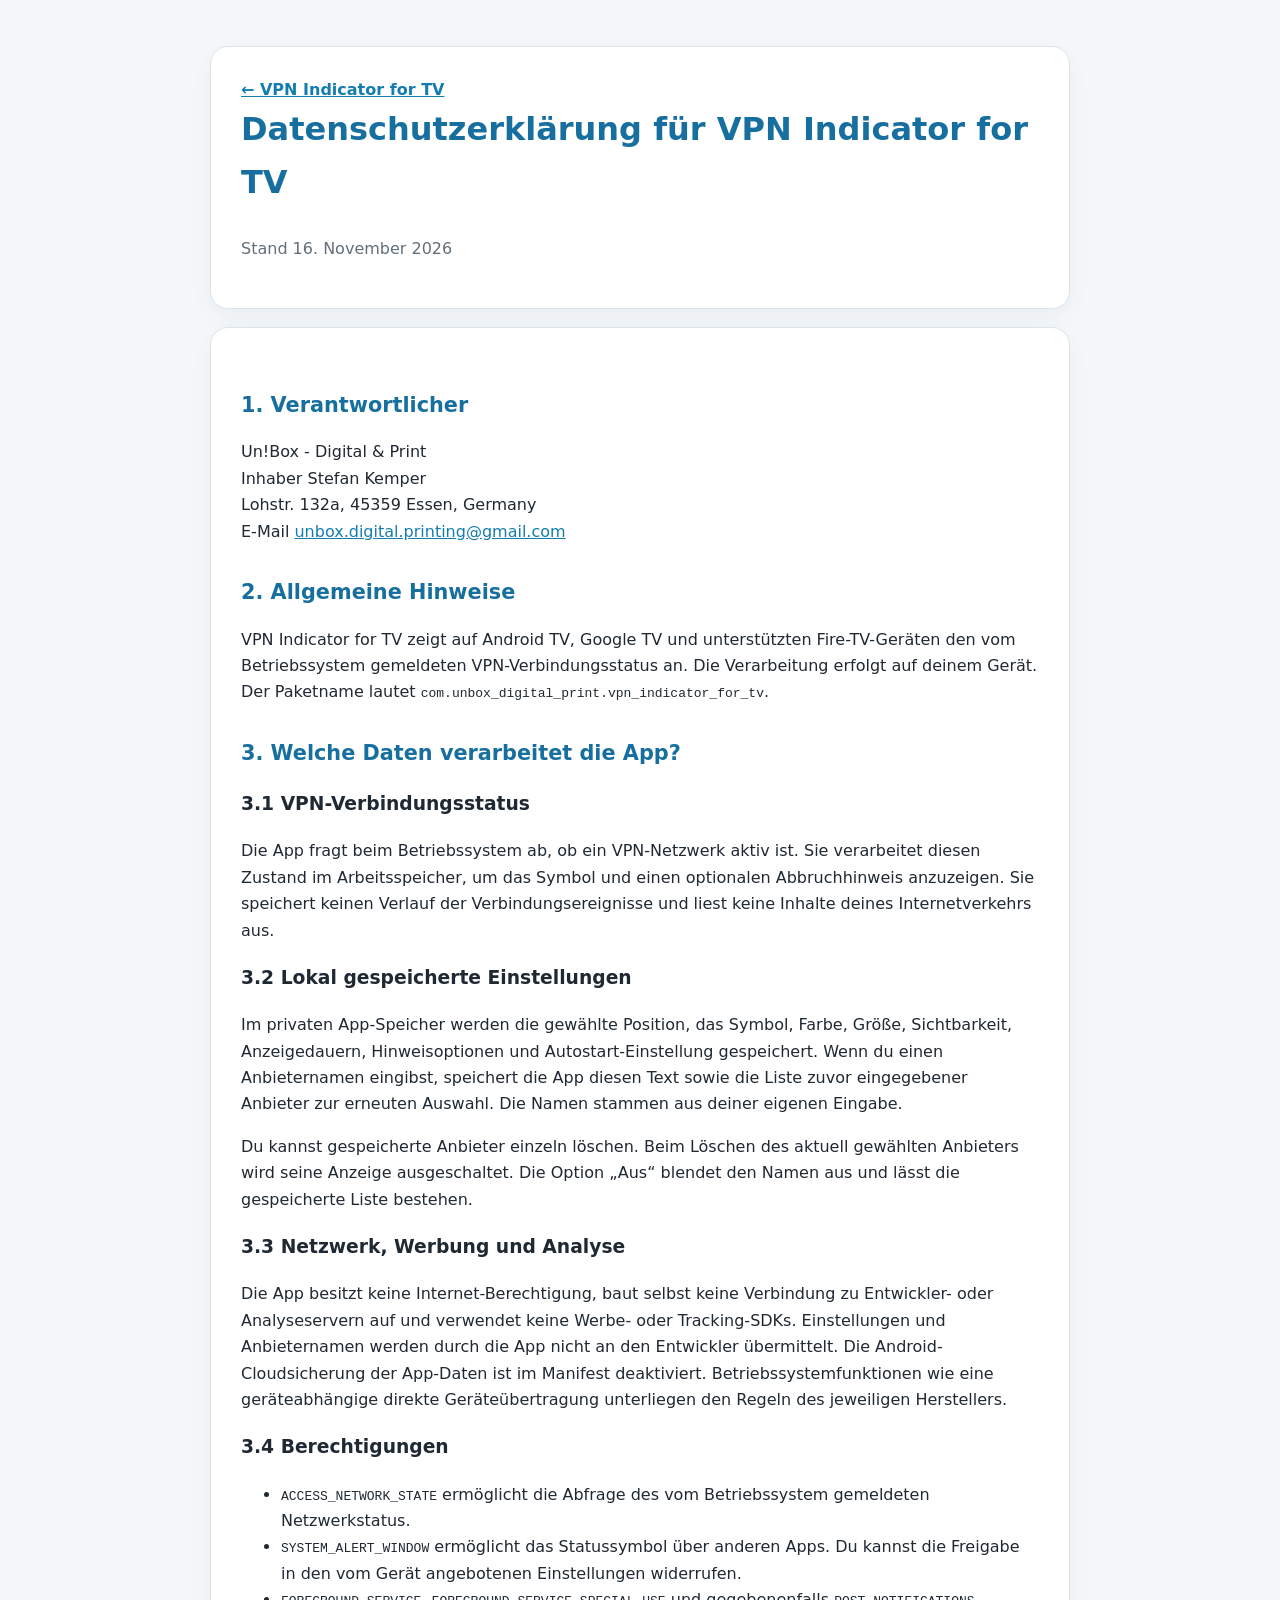
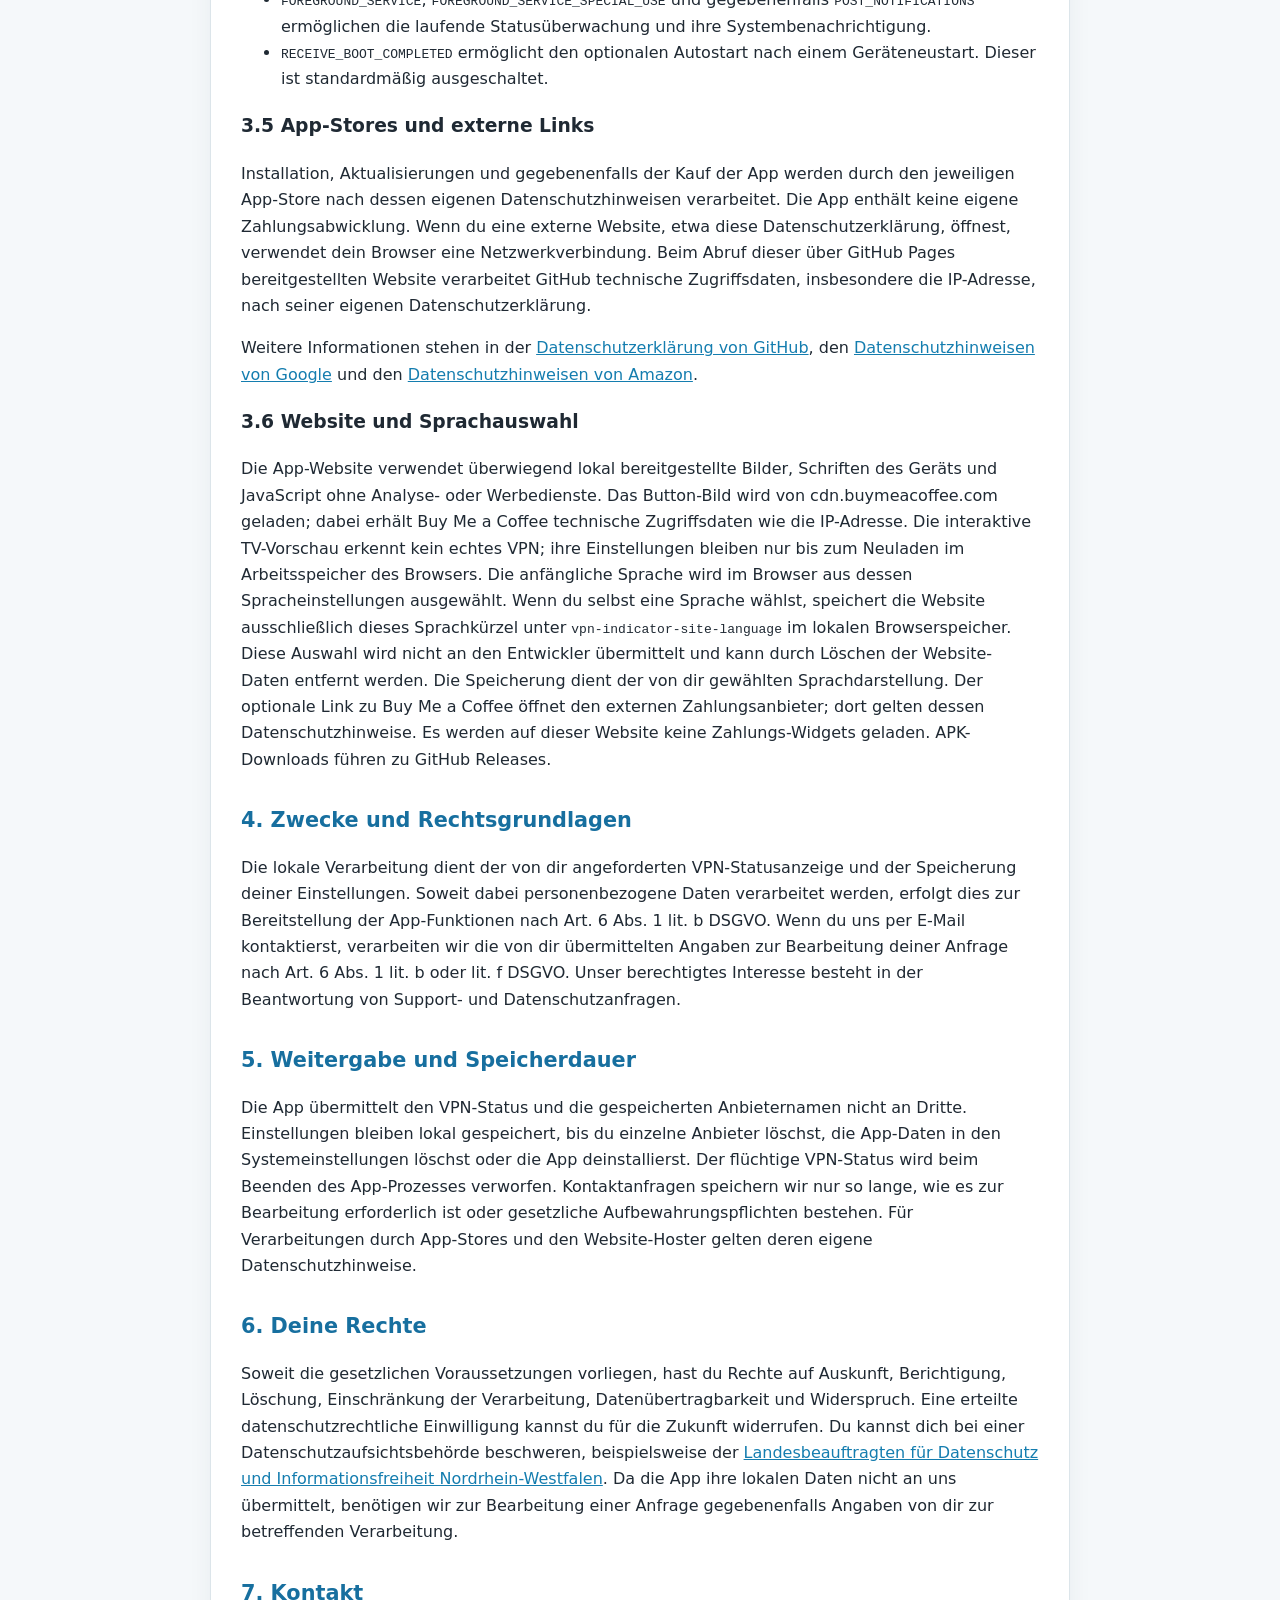
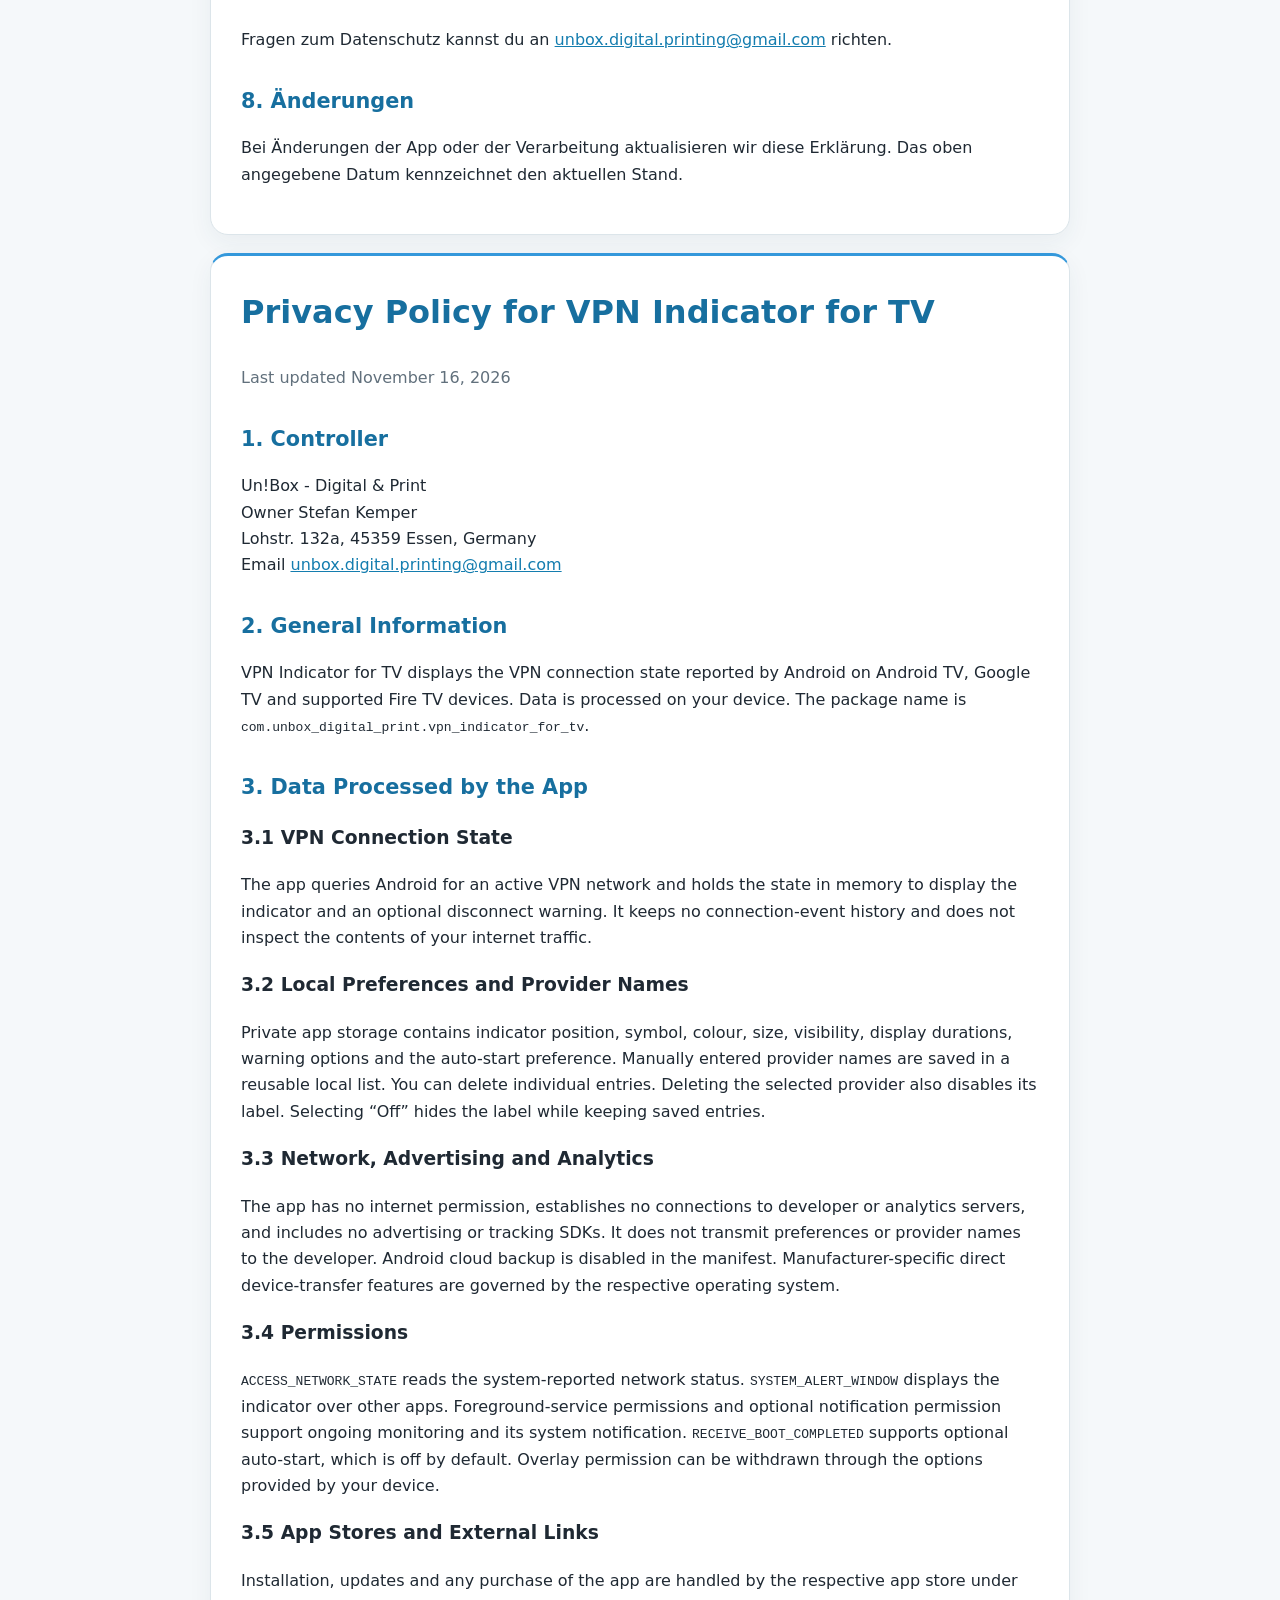
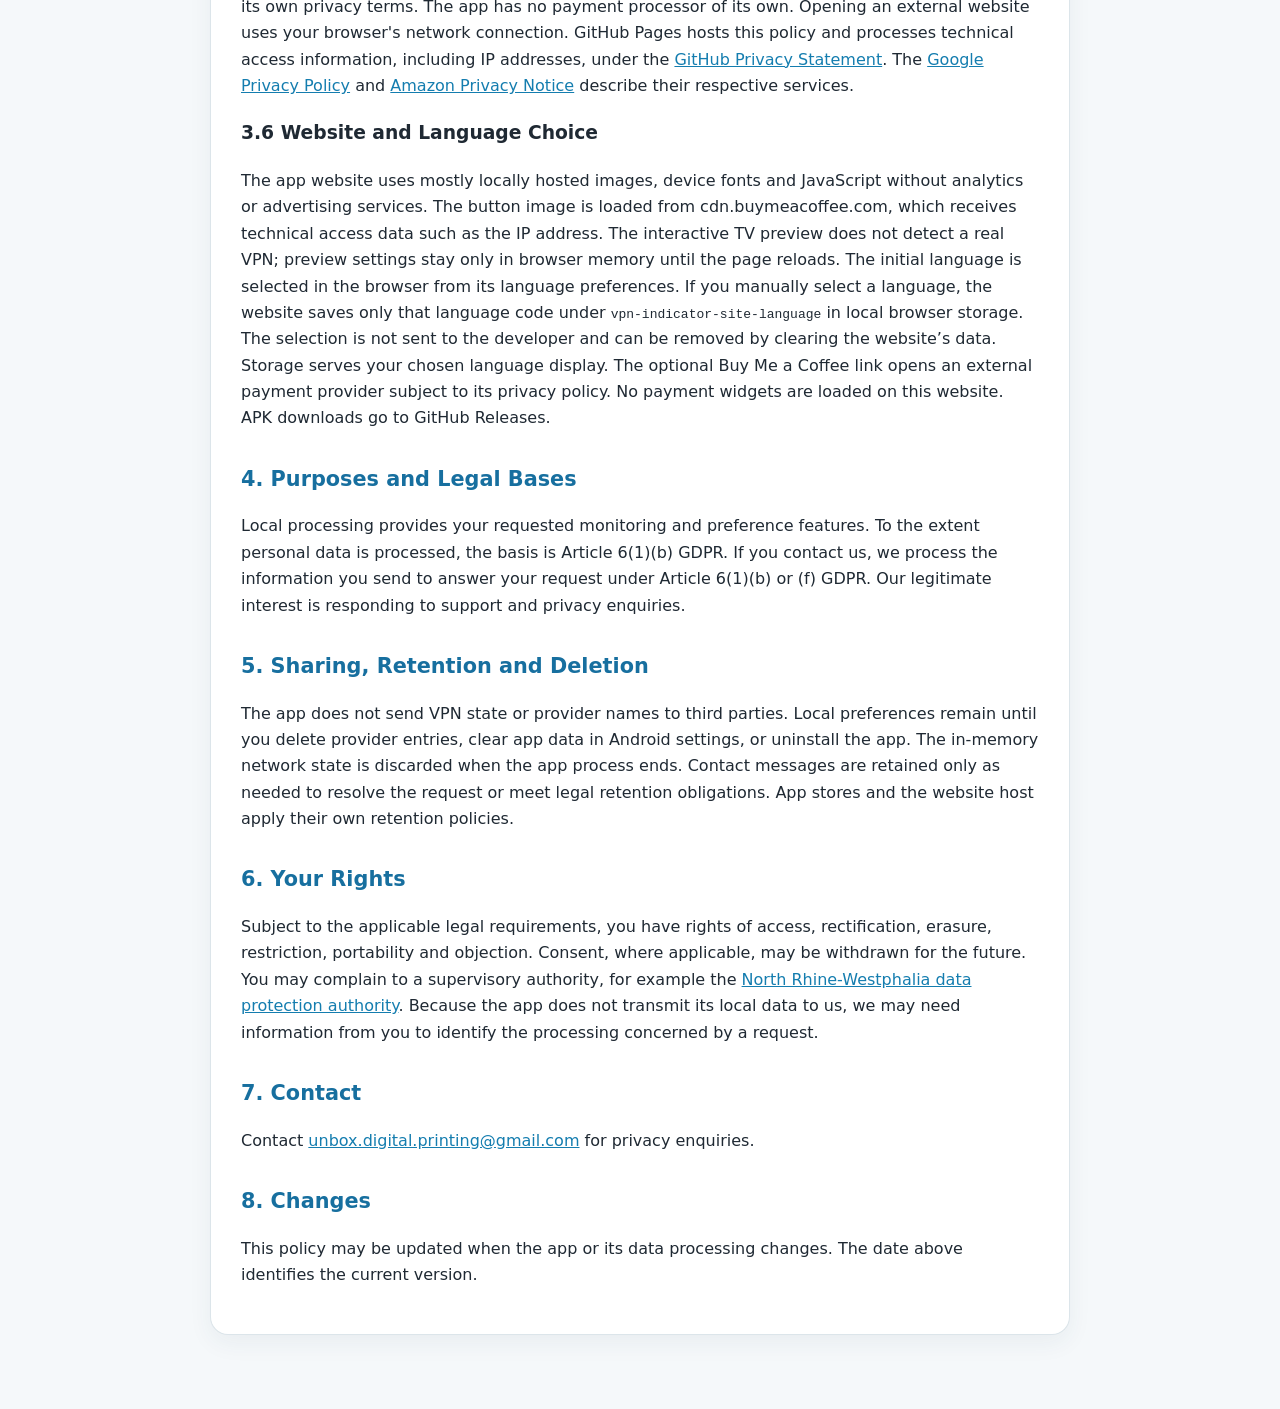
==== commit 2ae571bc: "Display official Buy Me a Coffee image button" ====
--- a/privacy.html
+++ b/privacy.html
@@ -39,7 +39,7 @@
 <p>Installation, Aktualisierungen und gegebenenfalls der Kauf der App werden durch den jeweiligen App-Store nach dessen eigenen Datenschutzhinweisen verarbeitet. Die App enthält keine eigene Zahlungsabwicklung. Wenn du eine externe Website, etwa diese Datenschutzerklärung, öffnest, verwendet dein Browser eine Netzwerkverbindung. Beim Abruf dieser über GitHub Pages bereitgestellten Website verarbeitet GitHub technische Zugriffsdaten, insbesondere die IP-Adresse, nach seiner eigenen Datenschutzerklärung.</p>
 <p>Weitere Informationen stehen in der <a href="https://docs.github.com/en/site-policy/privacy-policies/github-general-privacy-statement">Datenschutzerklärung von GitHub</a>, den <a href="https://policies.google.com/privacy?hl=de">Datenschutzhinweisen von Google</a> und den <a href="https://www.amazon.de/gp/help/customer/display.html?nodeId=GX7NJQ4ZB8MHFRNJ">Datenschutzhinweisen von Amazon</a>.</p>
 <h3>3.6 Website und Sprachauswahl</h3>
-<p>Die App-Website verwendet lokal bereitgestellte Bilder, Schriften des Geräts und JavaScript ohne Analyse- oder Werbedienste. Die interaktive TV-Vorschau erkennt kein echtes VPN; ihre Einstellungen bleiben nur bis zum Neuladen im Arbeitsspeicher des Browsers. Die anfängliche Sprache wird im Browser aus dessen Spracheinstellungen ausgewählt. Wenn du selbst eine Sprache wählst, speichert die Website ausschließlich dieses Sprachkürzel unter <code>vpn-indicator-site-language</code> im lokalen Browserspeicher. Diese Auswahl wird nicht an den Entwickler übermittelt und kann durch Löschen der Website-Daten entfernt werden. Die Speicherung dient der von dir gewählten Sprachdarstellung. Der optionale Link zu Buy Me a Coffee öffnet den externen Zahlungsanbieter; dort gelten dessen Datenschutzhinweise. Es werden auf dieser Website keine Zahlungs-Widgets geladen. APK-Downloads führen zu GitHub Releases.</p>
+<p>Die App-Website verwendet überwiegend lokal bereitgestellte Bilder, Schriften des Geräts und JavaScript ohne Analyse- oder Werbedienste. Das Button-Bild wird von cdn.buymeacoffee.com geladen; dabei erhält Buy Me a Coffee technische Zugriffsdaten wie die IP-Adresse. Die interaktive TV-Vorschau erkennt kein echtes VPN; ihre Einstellungen bleiben nur bis zum Neuladen im Arbeitsspeicher des Browsers. Die anfängliche Sprache wird im Browser aus dessen Spracheinstellungen ausgewählt. Wenn du selbst eine Sprache wählst, speichert die Website ausschließlich dieses Sprachkürzel unter <code>vpn-indicator-site-language</code> im lokalen Browserspeicher. Diese Auswahl wird nicht an den Entwickler übermittelt und kann durch Löschen der Website-Daten entfernt werden. Die Speicherung dient der von dir gewählten Sprachdarstellung. Der optionale Link zu Buy Me a Coffee öffnet den externen Zahlungsanbieter; dort gelten dessen Datenschutzhinweise. Es werden auf dieser Website keine Zahlungs-Widgets geladen. APK-Downloads führen zu GitHub Releases.</p>
 <h2>4. Zwecke und Rechtsgrundlagen</h2>
 <p>Die lokale Verarbeitung dient der von dir angeforderten VPN-Statusanzeige und der Speicherung deiner Einstellungen. Soweit dabei personenbezogene Daten verarbeitet werden, erfolgt dies zur Bereitstellung der App-Funktionen nach Art. 6 Abs. 1 lit. b DSGVO. Wenn du uns per E-Mail kontaktierst, verarbeiten wir die von dir übermittelten Angaben zur Bearbeitung deiner Anfrage nach Art. 6 Abs. 1 lit. b oder lit. f DSGVO. Unser berechtigtes Interesse besteht in der Beantwortung von Support- und Datenschutzanfragen.</p>
 <h2>5. Weitergabe und Speicherdauer</h2>
@@ -59,7 +59,7 @@
 <h3>3.3 Network, Advertising and Analytics</h3><p>The app has no internet permission, establishes no connections to developer or analytics servers, and includes no advertising or tracking SDKs. It does not transmit preferences or provider names to the developer. Android cloud backup is disabled in the manifest. Manufacturer-specific direct device-transfer features are governed by the respective operating system.</p>
 <h3>3.4 Permissions</h3><p><code>ACCESS_NETWORK_STATE</code> reads the system-reported network status. <code>SYSTEM_ALERT_WINDOW</code> displays the indicator over other apps. Foreground-service permissions and optional notification permission support ongoing monitoring and its system notification. <code>RECEIVE_BOOT_COMPLETED</code> supports optional auto-start, which is off by default. Overlay permission can be withdrawn through the options provided by your device.</p>
 <h3>3.5 App Stores and External Links</h3><p>Installation, updates and any purchase of the app are handled by the respective app store under its own privacy terms. The app has no payment processor of its own. Opening an external website uses your browser's network connection. GitHub Pages hosts this policy and processes technical access information, including IP addresses, under the <a href="https://docs.github.com/en/site-policy/privacy-policies/github-general-privacy-statement">GitHub Privacy Statement</a>. The <a href="https://policies.google.com/privacy">Google Privacy Policy</a> and <a href="https://www.amazon.de/gp/help/customer/display.html?nodeId=GX7NJQ4ZB8MHFRNJ">Amazon Privacy Notice</a> describe their respective services.</p>
-<h3>3.6 Website and Language Choice</h3><p>The app website uses locally hosted images, device fonts and JavaScript without analytics or advertising services. The interactive TV preview does not detect a real VPN; preview settings stay only in browser memory until the page reloads. The initial language is selected in the browser from its language preferences. If you manually select a language, the website saves only that language code under <code>vpn-indicator-site-language</code> in local browser storage. The selection is not sent to the developer and can be removed by clearing the website’s data. Storage serves your chosen language display. The optional Buy Me a Coffee link opens an external payment provider subject to its privacy policy. No payment widgets are loaded on this website. APK downloads go to GitHub Releases.</p>
+<h3>3.6 Website and Language Choice</h3><p>The app website uses mostly locally hosted images, device fonts and JavaScript without analytics or advertising services. The button image is loaded from cdn.buymeacoffee.com, which receives technical access data such as the IP address. The interactive TV preview does not detect a real VPN; preview settings stay only in browser memory until the page reloads. The initial language is selected in the browser from its language preferences. If you manually select a language, the website saves only that language code under <code>vpn-indicator-site-language</code> in local browser storage. The selection is not sent to the developer and can be removed by clearing the website’s data. Storage serves your chosen language display. The optional Buy Me a Coffee link opens an external payment provider subject to its privacy policy. No payment widgets are loaded on this website. APK downloads go to GitHub Releases.</p>
 <h2>4. Purposes and Legal Bases</h2><p>Local processing provides your requested monitoring and preference features. To the extent personal data is processed, the basis is Article 6(1)(b) GDPR. If you contact us, we process the information you send to answer your request under Article 6(1)(b) or (f) GDPR. Our legitimate interest is responding to support and privacy enquiries.</p>
 <h2>5. Sharing, Retention and Deletion</h2><p>The app does not send VPN state or provider names to third parties. Local preferences remain until you delete provider entries, clear app data in Android settings, or uninstall the app. The in-memory network state is discarded when the app process ends. Contact messages are retained only as needed to resolve the request or meet legal retention obligations. App stores and the website host apply their own retention policies.</p>
 <h2>6. Your Rights</h2><p>Subject to the applicable legal requirements, you have rights of access, rectification, erasure, restriction, portability and objection. Consent, where applicable, may be withdrawn for the future. You may complain to a supervisory authority, for example the <a href="https://www.ldi.nrw.de/">North Rhine-Westphalia data protection authority</a>. Because the app does not transmit its local data to us, we may need information from you to identify the processing concerned by a request.</p>
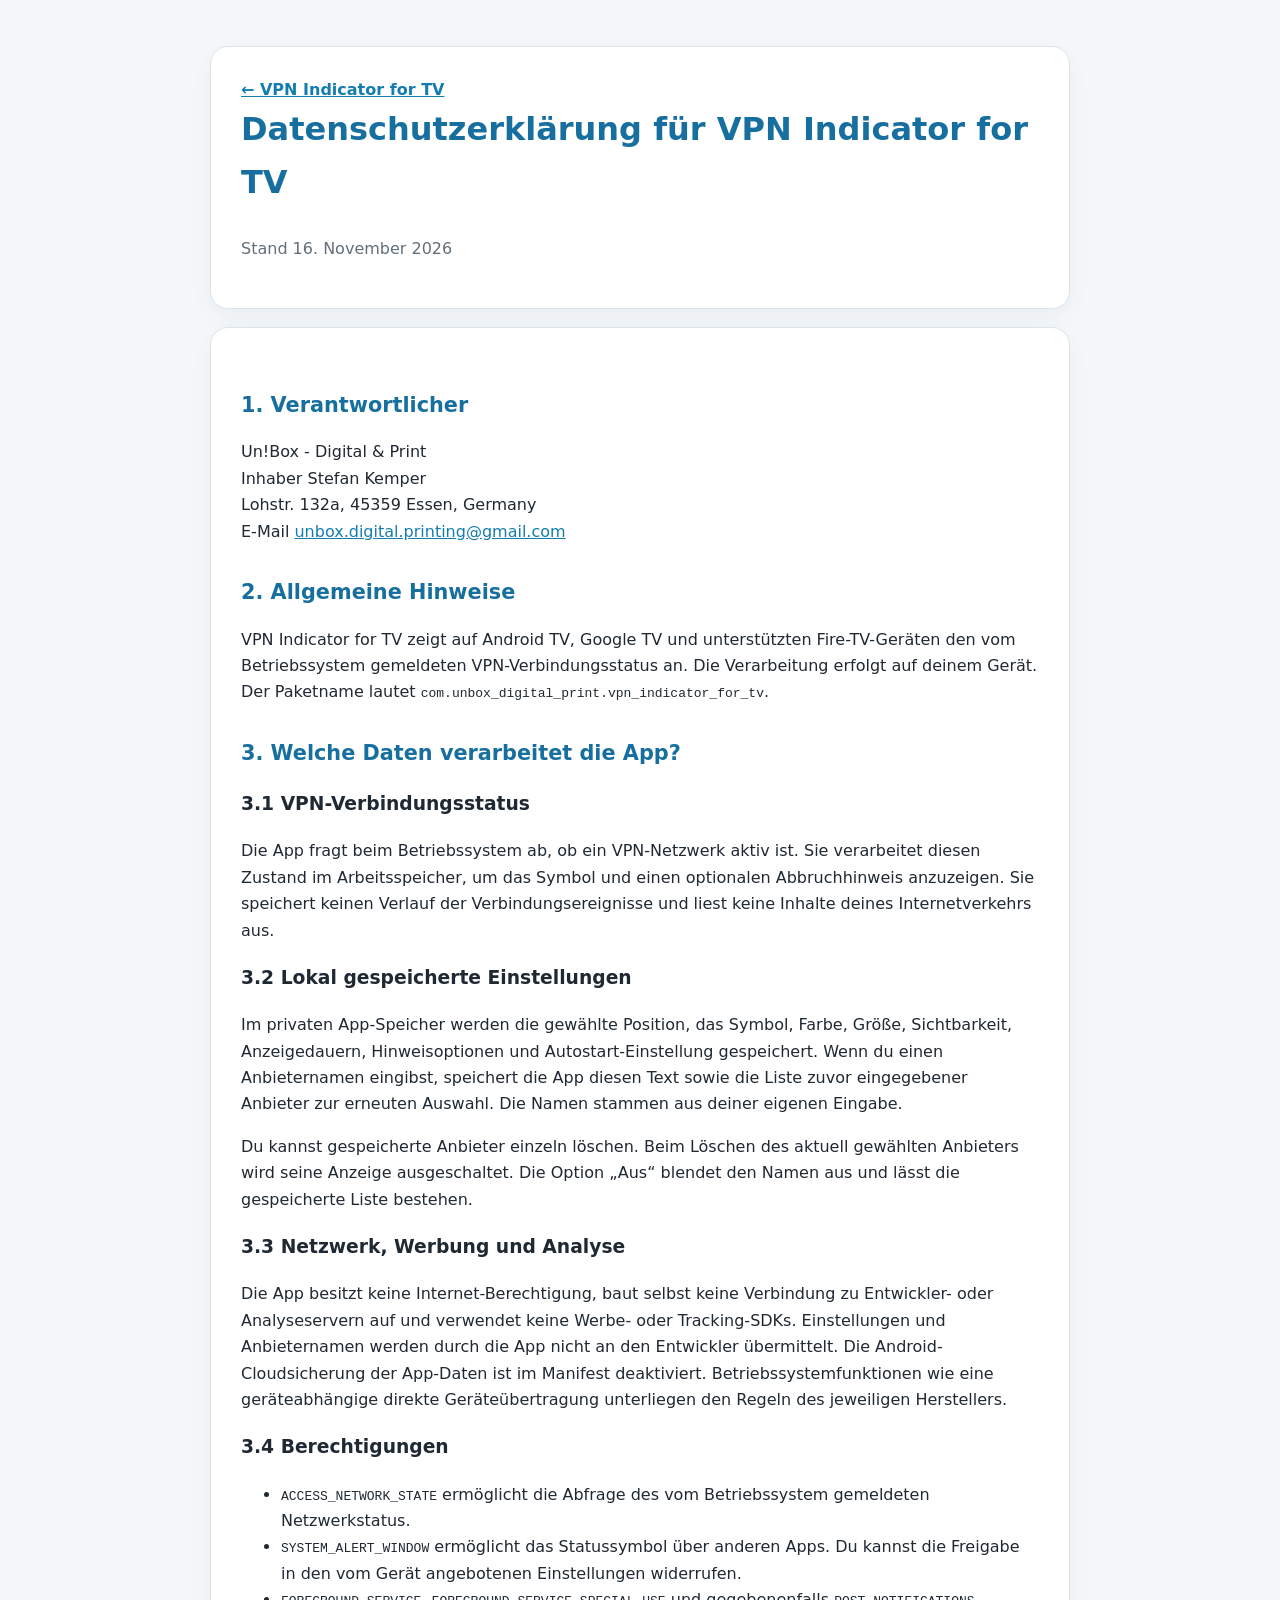
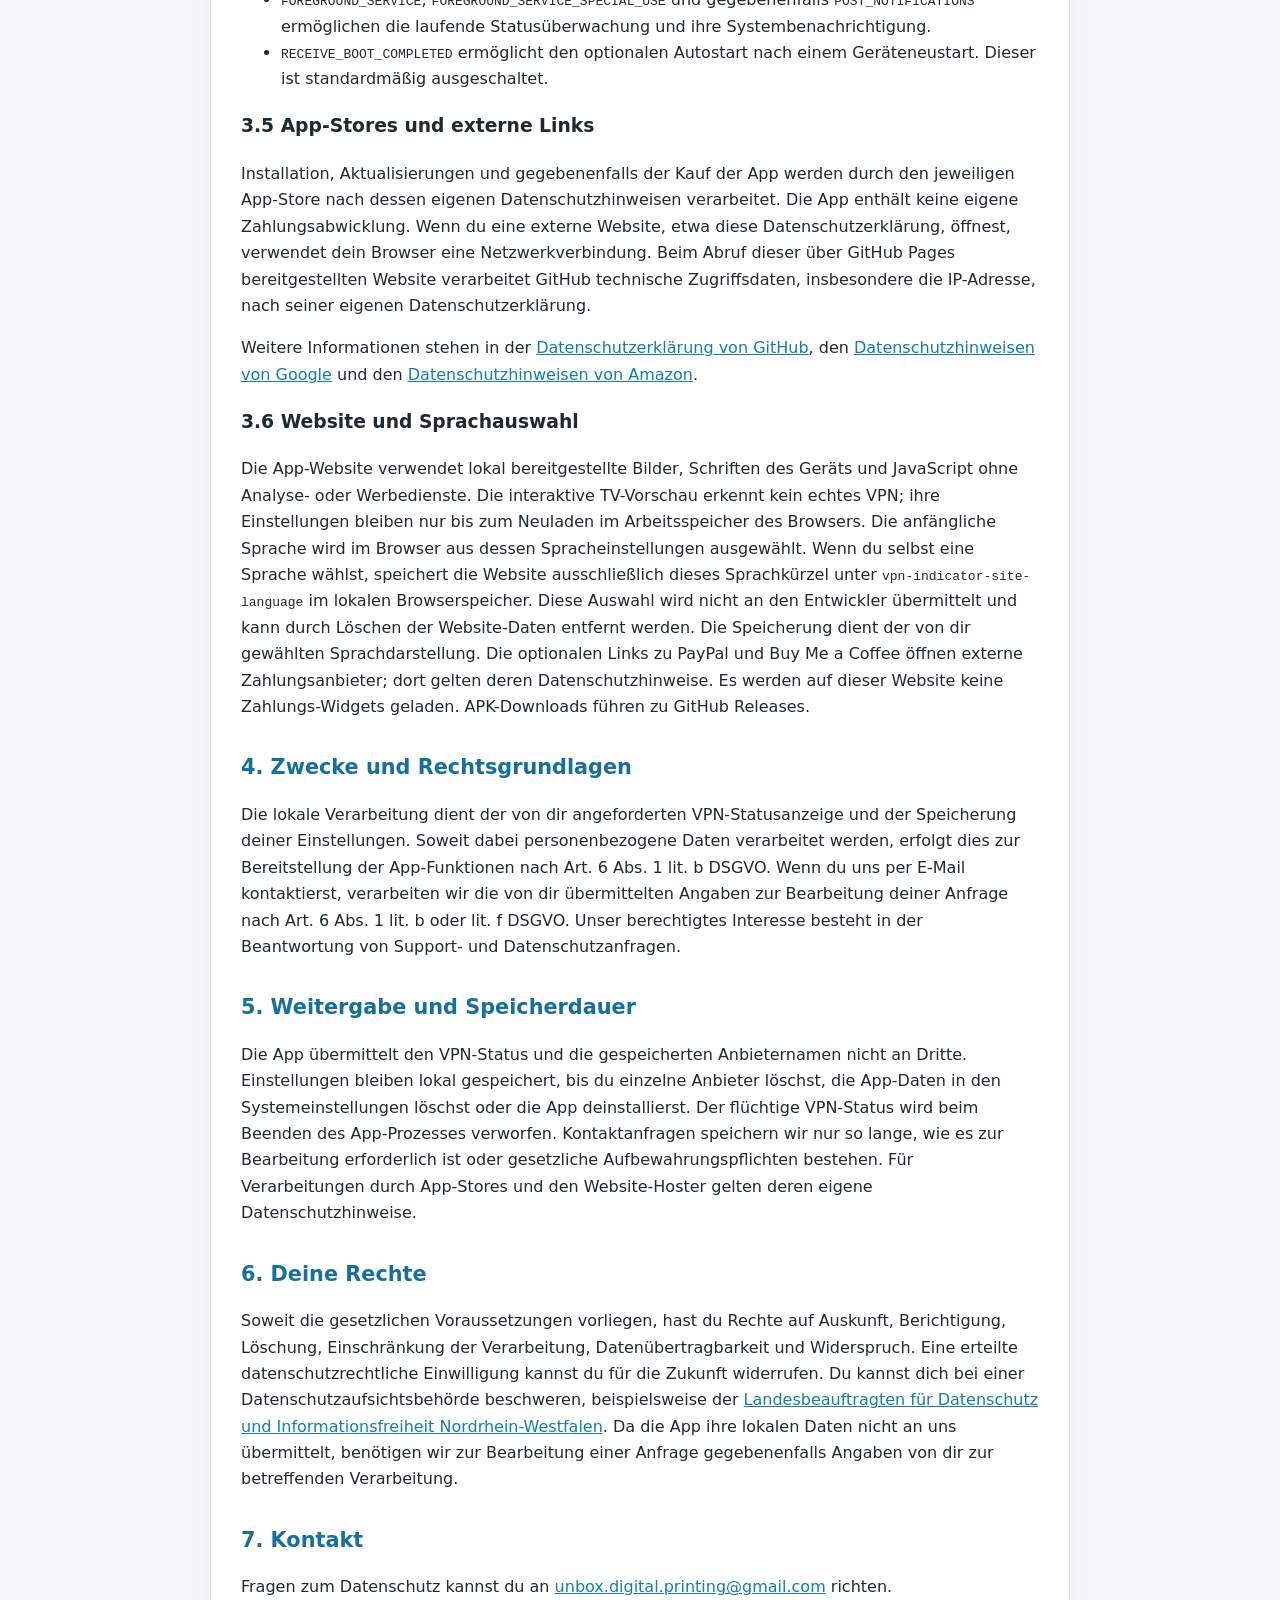
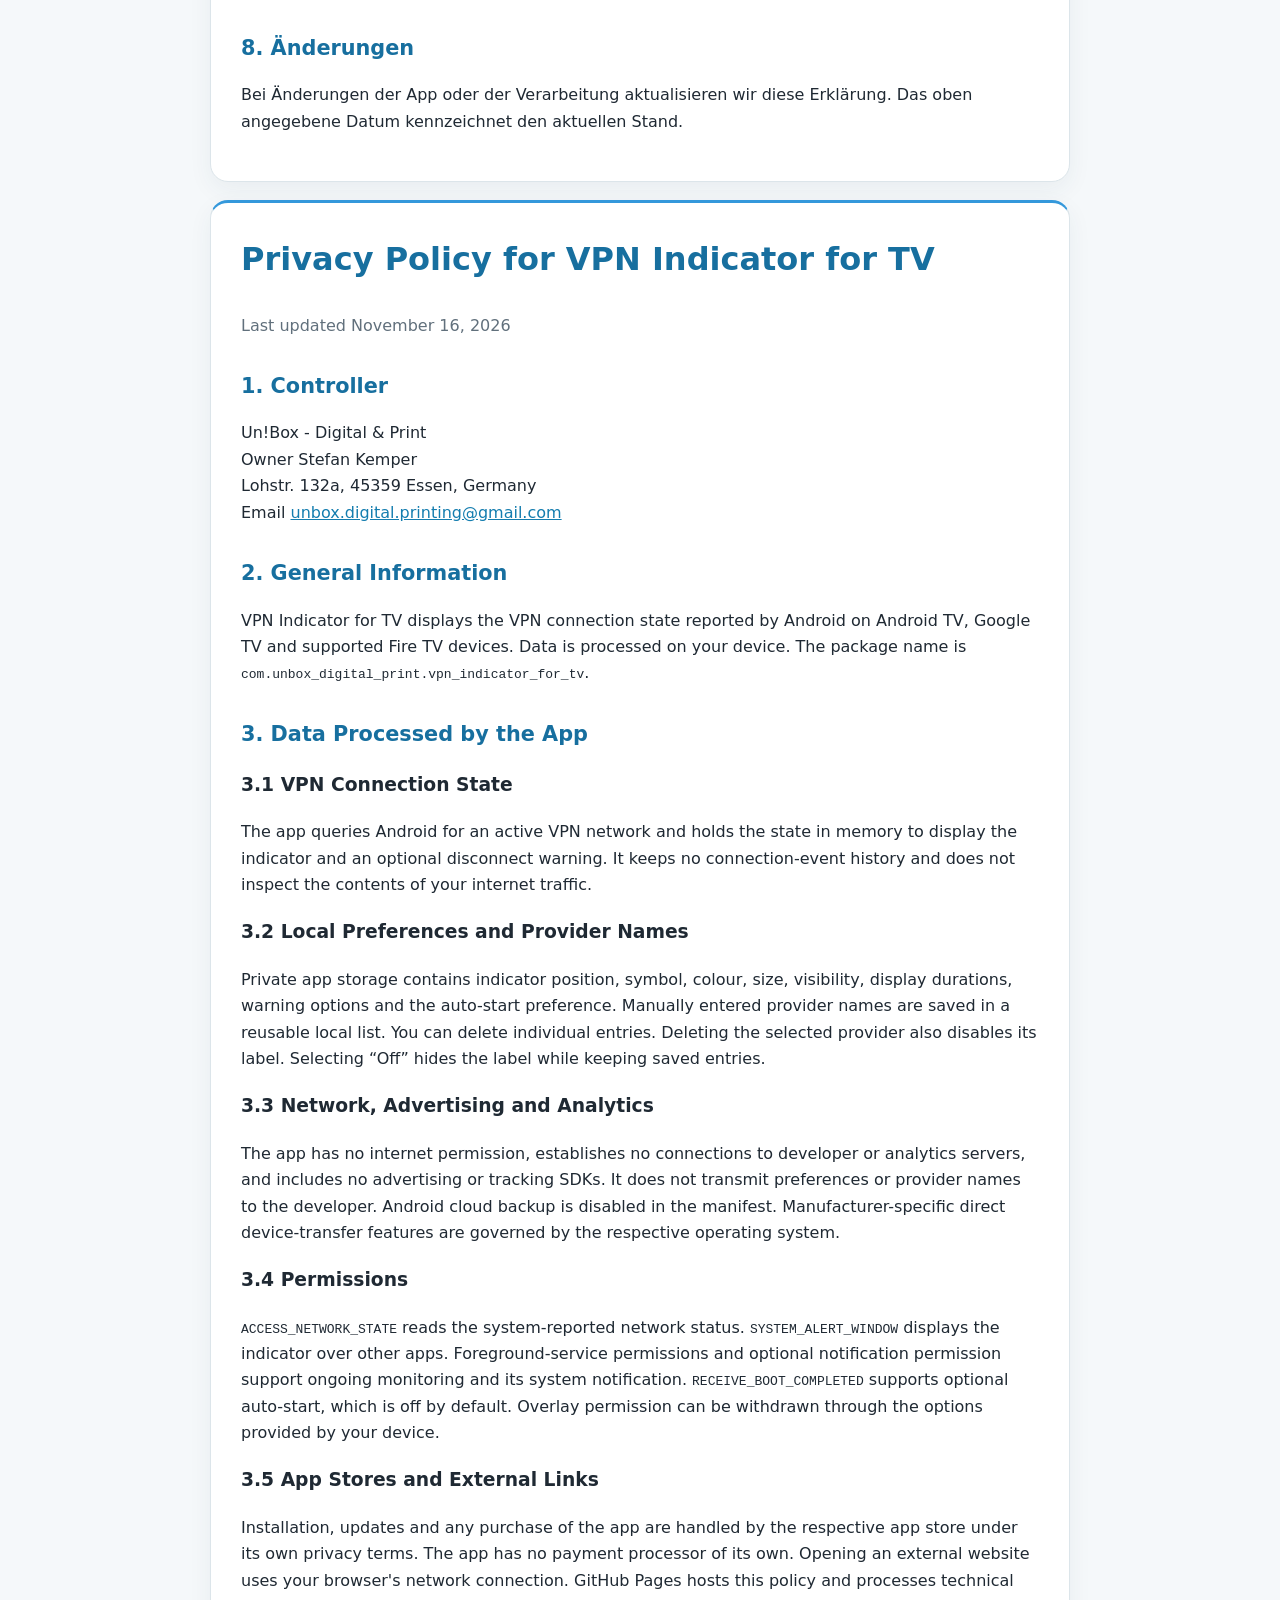
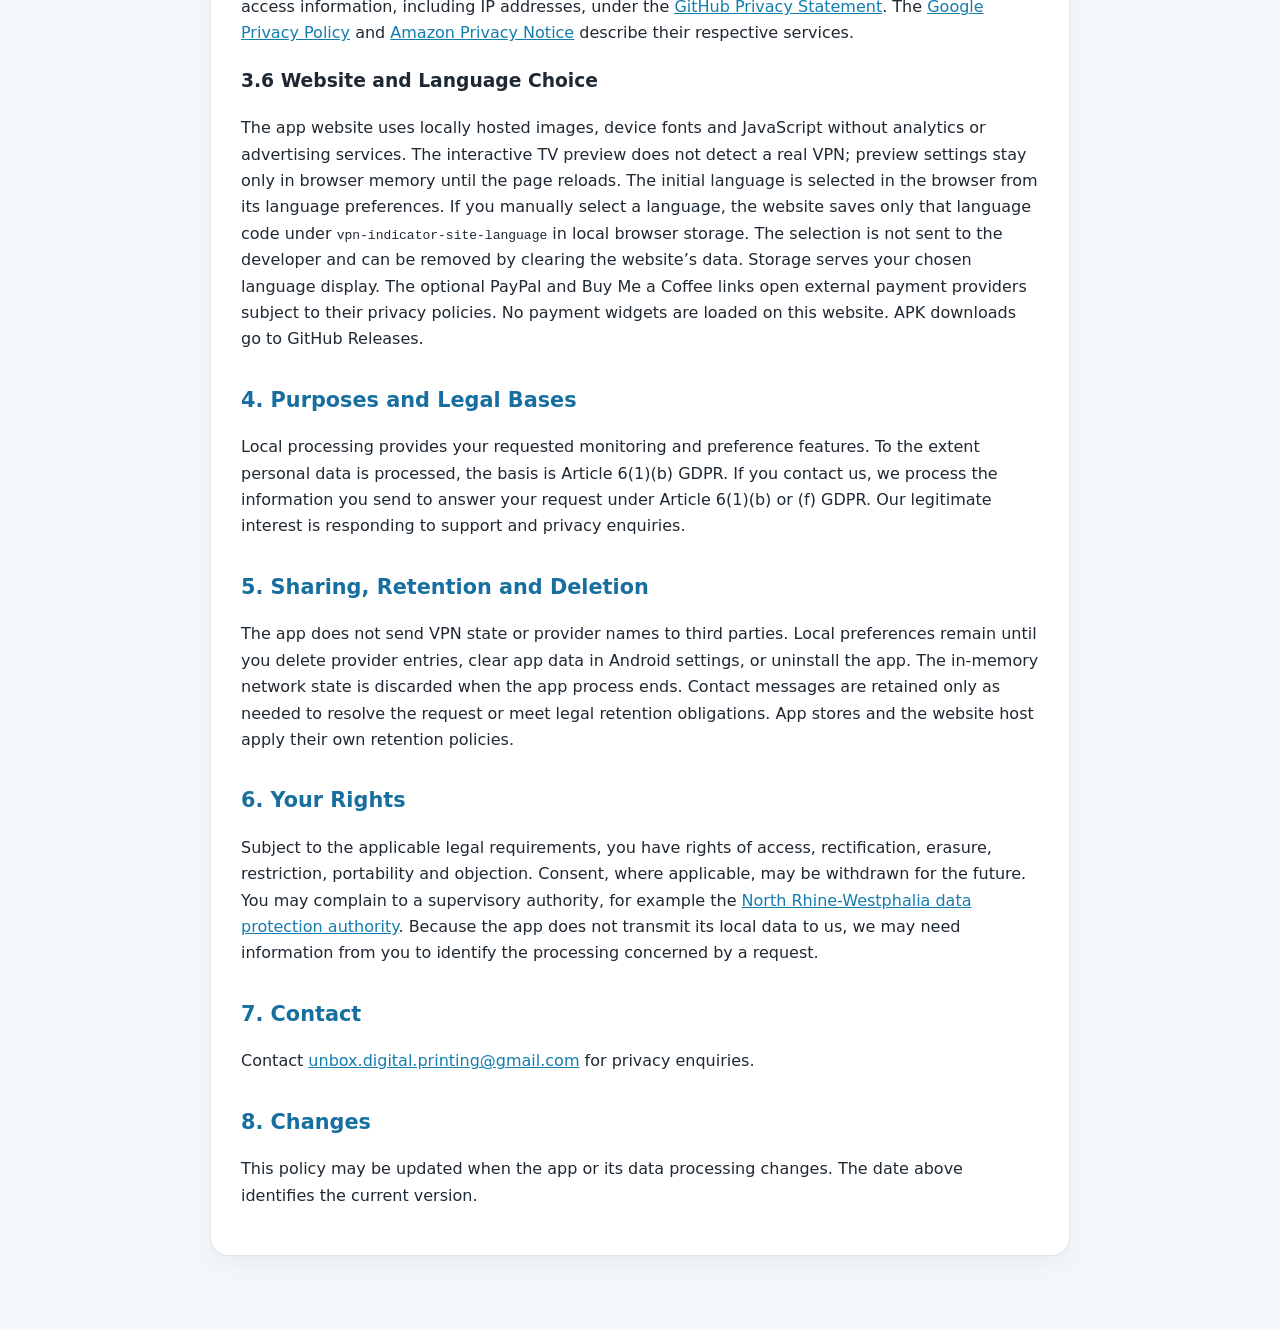
==== commit 31b5ca70: "Match AirMic donation buttons and move VPN review video to app repository" ====
--- a/privacy.html
+++ b/privacy.html
@@ -39,7 +39,7 @@
 <p>Installation, Aktualisierungen und gegebenenfalls der Kauf der App werden durch den jeweiligen App-Store nach dessen eigenen Datenschutzhinweisen verarbeitet. Die App enthält keine eigene Zahlungsabwicklung. Wenn du eine externe Website, etwa diese Datenschutzerklärung, öffnest, verwendet dein Browser eine Netzwerkverbindung. Beim Abruf dieser über GitHub Pages bereitgestellten Website verarbeitet GitHub technische Zugriffsdaten, insbesondere die IP-Adresse, nach seiner eigenen Datenschutzerklärung.</p>
 <p>Weitere Informationen stehen in der <a href="https://docs.github.com/en/site-policy/privacy-policies/github-general-privacy-statement">Datenschutzerklärung von GitHub</a>, den <a href="https://policies.google.com/privacy?hl=de">Datenschutzhinweisen von Google</a> und den <a href="https://www.amazon.de/gp/help/customer/display.html?nodeId=GX7NJQ4ZB8MHFRNJ">Datenschutzhinweisen von Amazon</a>.</p>
 <h3>3.6 Website und Sprachauswahl</h3>
-<p>Die App-Website verwendet überwiegend lokal bereitgestellte Bilder, Schriften des Geräts und JavaScript ohne Analyse- oder Werbedienste. Das Button-Bild wird von cdn.buymeacoffee.com geladen; dabei erhält Buy Me a Coffee technische Zugriffsdaten wie die IP-Adresse. Die interaktive TV-Vorschau erkennt kein echtes VPN; ihre Einstellungen bleiben nur bis zum Neuladen im Arbeitsspeicher des Browsers. Die anfängliche Sprache wird im Browser aus dessen Spracheinstellungen ausgewählt. Wenn du selbst eine Sprache wählst, speichert die Website ausschließlich dieses Sprachkürzel unter <code>vpn-indicator-site-language</code> im lokalen Browserspeicher. Diese Auswahl wird nicht an den Entwickler übermittelt und kann durch Löschen der Website-Daten entfernt werden. Die Speicherung dient der von dir gewählten Sprachdarstellung. Der optionale Link zu Buy Me a Coffee öffnet den externen Zahlungsanbieter; dort gelten dessen Datenschutzhinweise. Es werden auf dieser Website keine Zahlungs-Widgets geladen. APK-Downloads führen zu GitHub Releases.</p>
+<p>Die App-Website verwendet lokal bereitgestellte Bilder, Schriften des Geräts und JavaScript ohne Analyse- oder Werbedienste. Die interaktive TV-Vorschau erkennt kein echtes VPN; ihre Einstellungen bleiben nur bis zum Neuladen im Arbeitsspeicher des Browsers. Die anfängliche Sprache wird im Browser aus dessen Spracheinstellungen ausgewählt. Wenn du selbst eine Sprache wählst, speichert die Website ausschließlich dieses Sprachkürzel unter <code>vpn-indicator-site-language</code> im lokalen Browserspeicher. Diese Auswahl wird nicht an den Entwickler übermittelt und kann durch Löschen der Website-Daten entfernt werden. Die Speicherung dient der von dir gewählten Sprachdarstellung. Die optionalen Links zu PayPal und Buy Me a Coffee öffnen externe Zahlungsanbieter; dort gelten deren Datenschutzhinweise. Es werden auf dieser Website keine Zahlungs-Widgets geladen. APK-Downloads führen zu GitHub Releases.</p>
 <h2>4. Zwecke und Rechtsgrundlagen</h2>
 <p>Die lokale Verarbeitung dient der von dir angeforderten VPN-Statusanzeige und der Speicherung deiner Einstellungen. Soweit dabei personenbezogene Daten verarbeitet werden, erfolgt dies zur Bereitstellung der App-Funktionen nach Art. 6 Abs. 1 lit. b DSGVO. Wenn du uns per E-Mail kontaktierst, verarbeiten wir die von dir übermittelten Angaben zur Bearbeitung deiner Anfrage nach Art. 6 Abs. 1 lit. b oder lit. f DSGVO. Unser berechtigtes Interesse besteht in der Beantwortung von Support- und Datenschutzanfragen.</p>
 <h2>5. Weitergabe und Speicherdauer</h2>
@@ -59,7 +59,7 @@
 <h3>3.3 Network, Advertising and Analytics</h3><p>The app has no internet permission, establishes no connections to developer or analytics servers, and includes no advertising or tracking SDKs. It does not transmit preferences or provider names to the developer. Android cloud backup is disabled in the manifest. Manufacturer-specific direct device-transfer features are governed by the respective operating system.</p>
 <h3>3.4 Permissions</h3><p><code>ACCESS_NETWORK_STATE</code> reads the system-reported network status. <code>SYSTEM_ALERT_WINDOW</code> displays the indicator over other apps. Foreground-service permissions and optional notification permission support ongoing monitoring and its system notification. <code>RECEIVE_BOOT_COMPLETED</code> supports optional auto-start, which is off by default. Overlay permission can be withdrawn through the options provided by your device.</p>
 <h3>3.5 App Stores and External Links</h3><p>Installation, updates and any purchase of the app are handled by the respective app store under its own privacy terms. The app has no payment processor of its own. Opening an external website uses your browser's network connection. GitHub Pages hosts this policy and processes technical access information, including IP addresses, under the <a href="https://docs.github.com/en/site-policy/privacy-policies/github-general-privacy-statement">GitHub Privacy Statement</a>. The <a href="https://policies.google.com/privacy">Google Privacy Policy</a> and <a href="https://www.amazon.de/gp/help/customer/display.html?nodeId=GX7NJQ4ZB8MHFRNJ">Amazon Privacy Notice</a> describe their respective services.</p>
-<h3>3.6 Website and Language Choice</h3><p>The app website uses mostly locally hosted images, device fonts and JavaScript without analytics or advertising services. The button image is loaded from cdn.buymeacoffee.com, which receives technical access data such as the IP address. The interactive TV preview does not detect a real VPN; preview settings stay only in browser memory until the page reloads. The initial language is selected in the browser from its language preferences. If you manually select a language, the website saves only that language code under <code>vpn-indicator-site-language</code> in local browser storage. The selection is not sent to the developer and can be removed by clearing the website’s data. Storage serves your chosen language display. The optional Buy Me a Coffee link opens an external payment provider subject to its privacy policy. No payment widgets are loaded on this website. APK downloads go to GitHub Releases.</p>
+<h3>3.6 Website and Language Choice</h3><p>The app website uses locally hosted images, device fonts and JavaScript without analytics or advertising services. The interactive TV preview does not detect a real VPN; preview settings stay only in browser memory until the page reloads. The initial language is selected in the browser from its language preferences. If you manually select a language, the website saves only that language code under <code>vpn-indicator-site-language</code> in local browser storage. The selection is not sent to the developer and can be removed by clearing the website’s data. Storage serves your chosen language display. The optional PayPal and Buy Me a Coffee links open external payment providers subject to their privacy policies. No payment widgets are loaded on this website. APK downloads go to GitHub Releases.</p>
 <h2>4. Purposes and Legal Bases</h2><p>Local processing provides your requested monitoring and preference features. To the extent personal data is processed, the basis is Article 6(1)(b) GDPR. If you contact us, we process the information you send to answer your request under Article 6(1)(b) or (f) GDPR. Our legitimate interest is responding to support and privacy enquiries.</p>
 <h2>5. Sharing, Retention and Deletion</h2><p>The app does not send VPN state or provider names to third parties. Local preferences remain until you delete provider entries, clear app data in Android settings, or uninstall the app. The in-memory network state is discarded when the app process ends. Contact messages are retained only as needed to resolve the request or meet legal retention obligations. App stores and the website host apply their own retention policies.</p>
 <h2>6. Your Rights</h2><p>Subject to the applicable legal requirements, you have rights of access, rectification, erasure, restriction, portability and objection. Consent, where applicable, may be withdrawn for the future. You may complain to a supervisory authority, for example the <a href="https://www.ldi.nrw.de/">North Rhine-Westphalia data protection authority</a>. Because the app does not transmit its local data to us, we may need information from you to identify the processing concerned by a request.</p>
